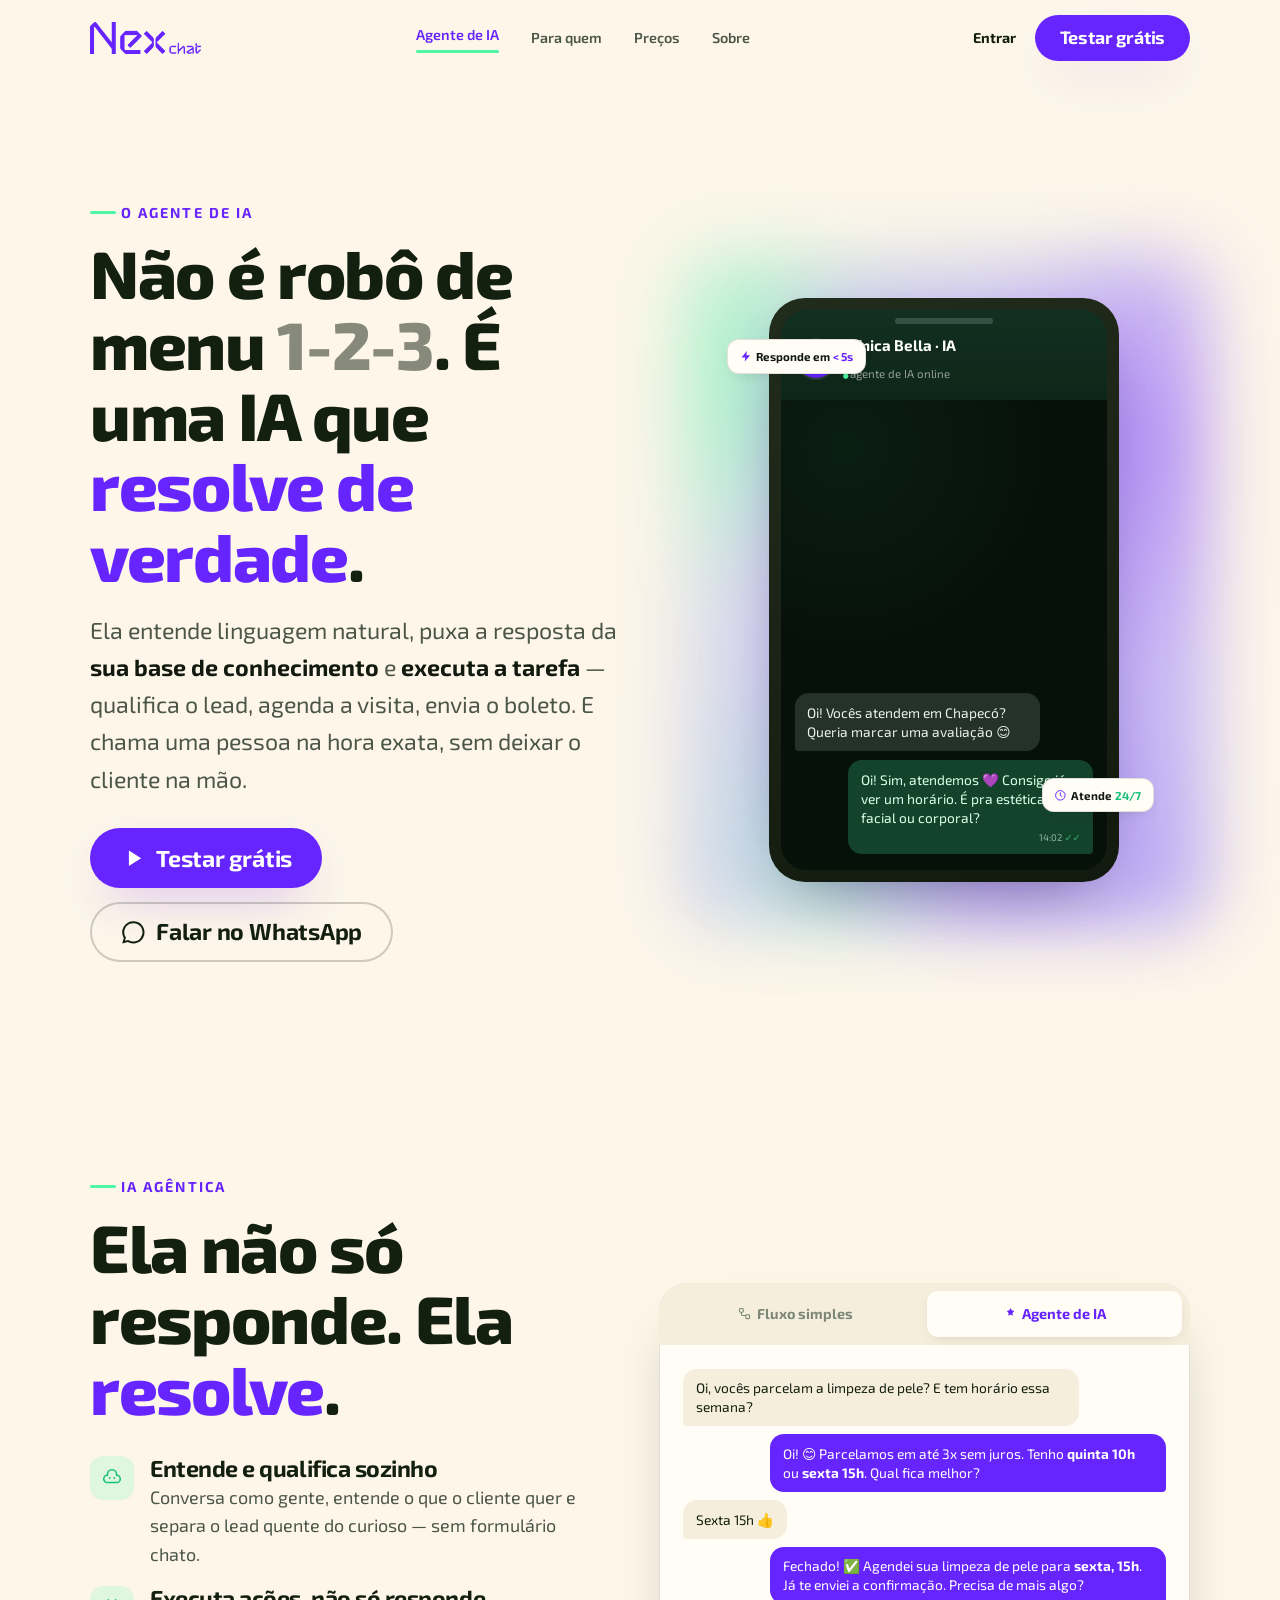
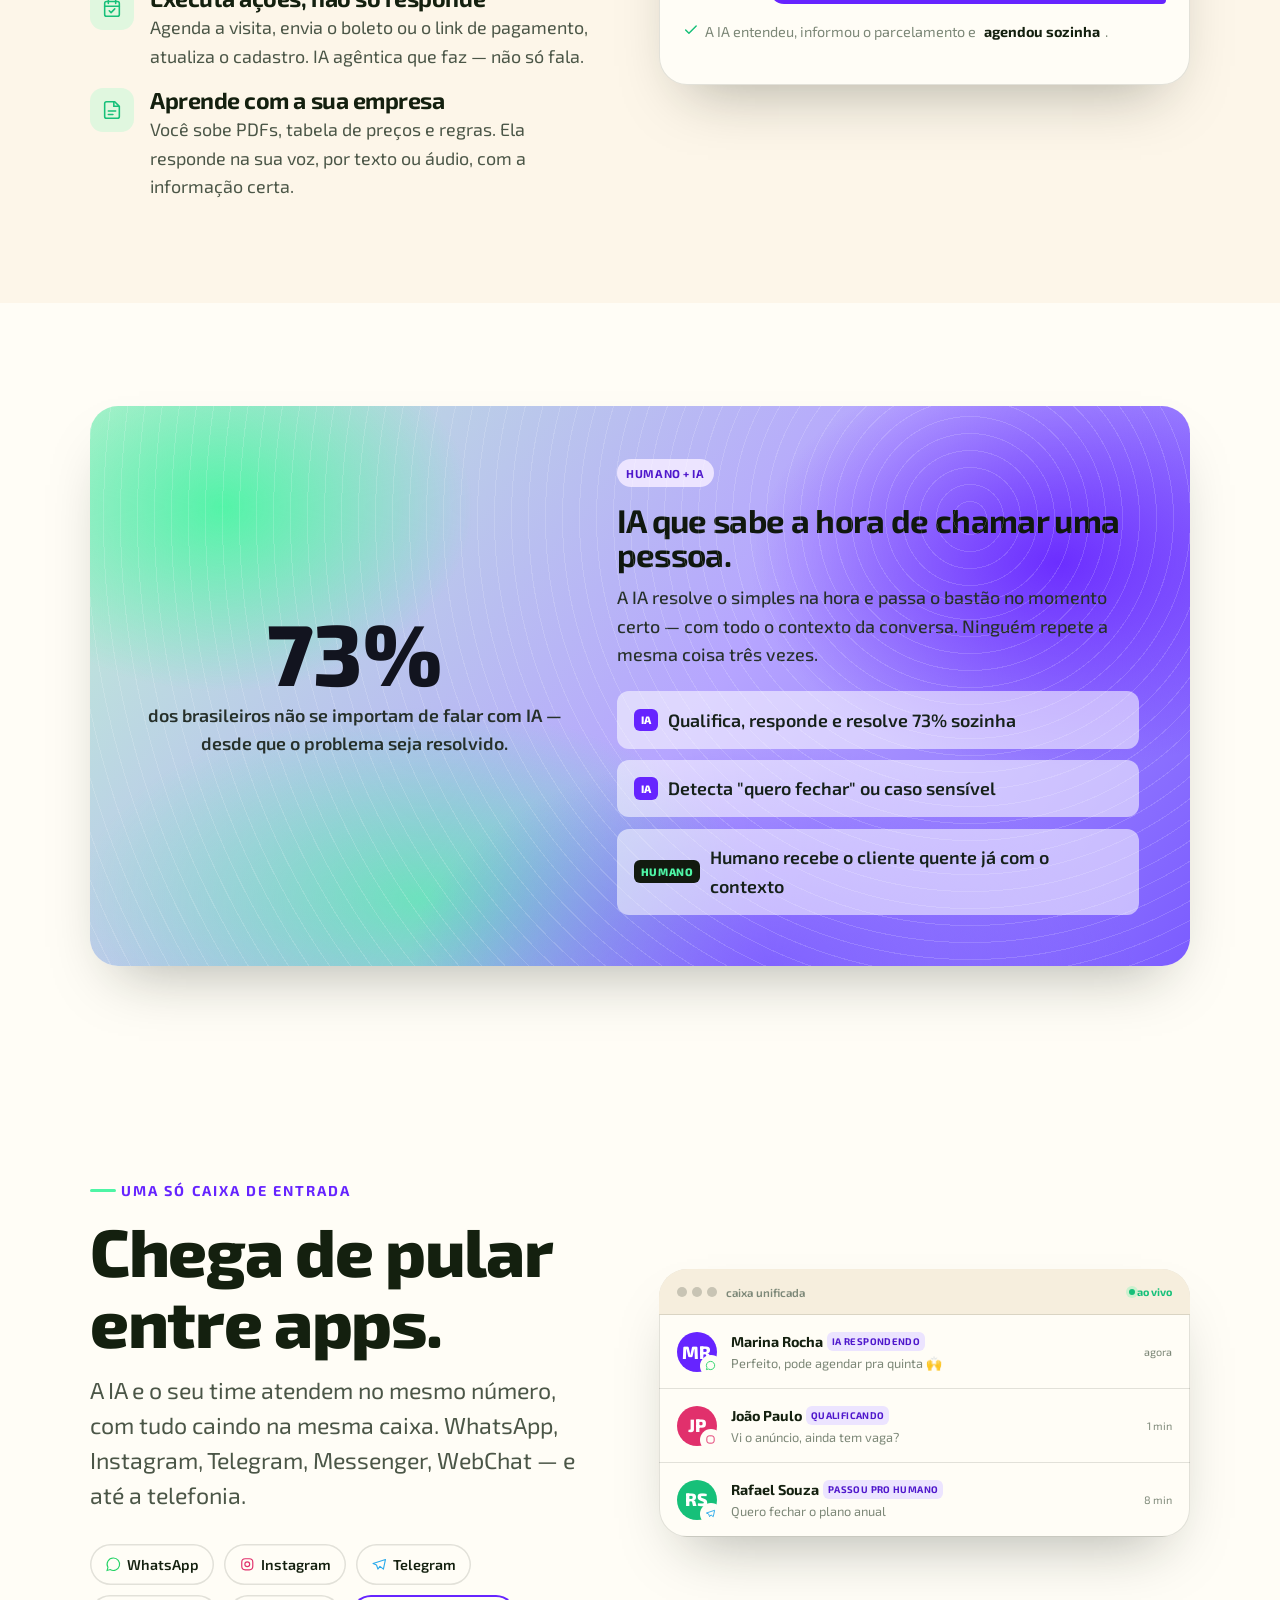
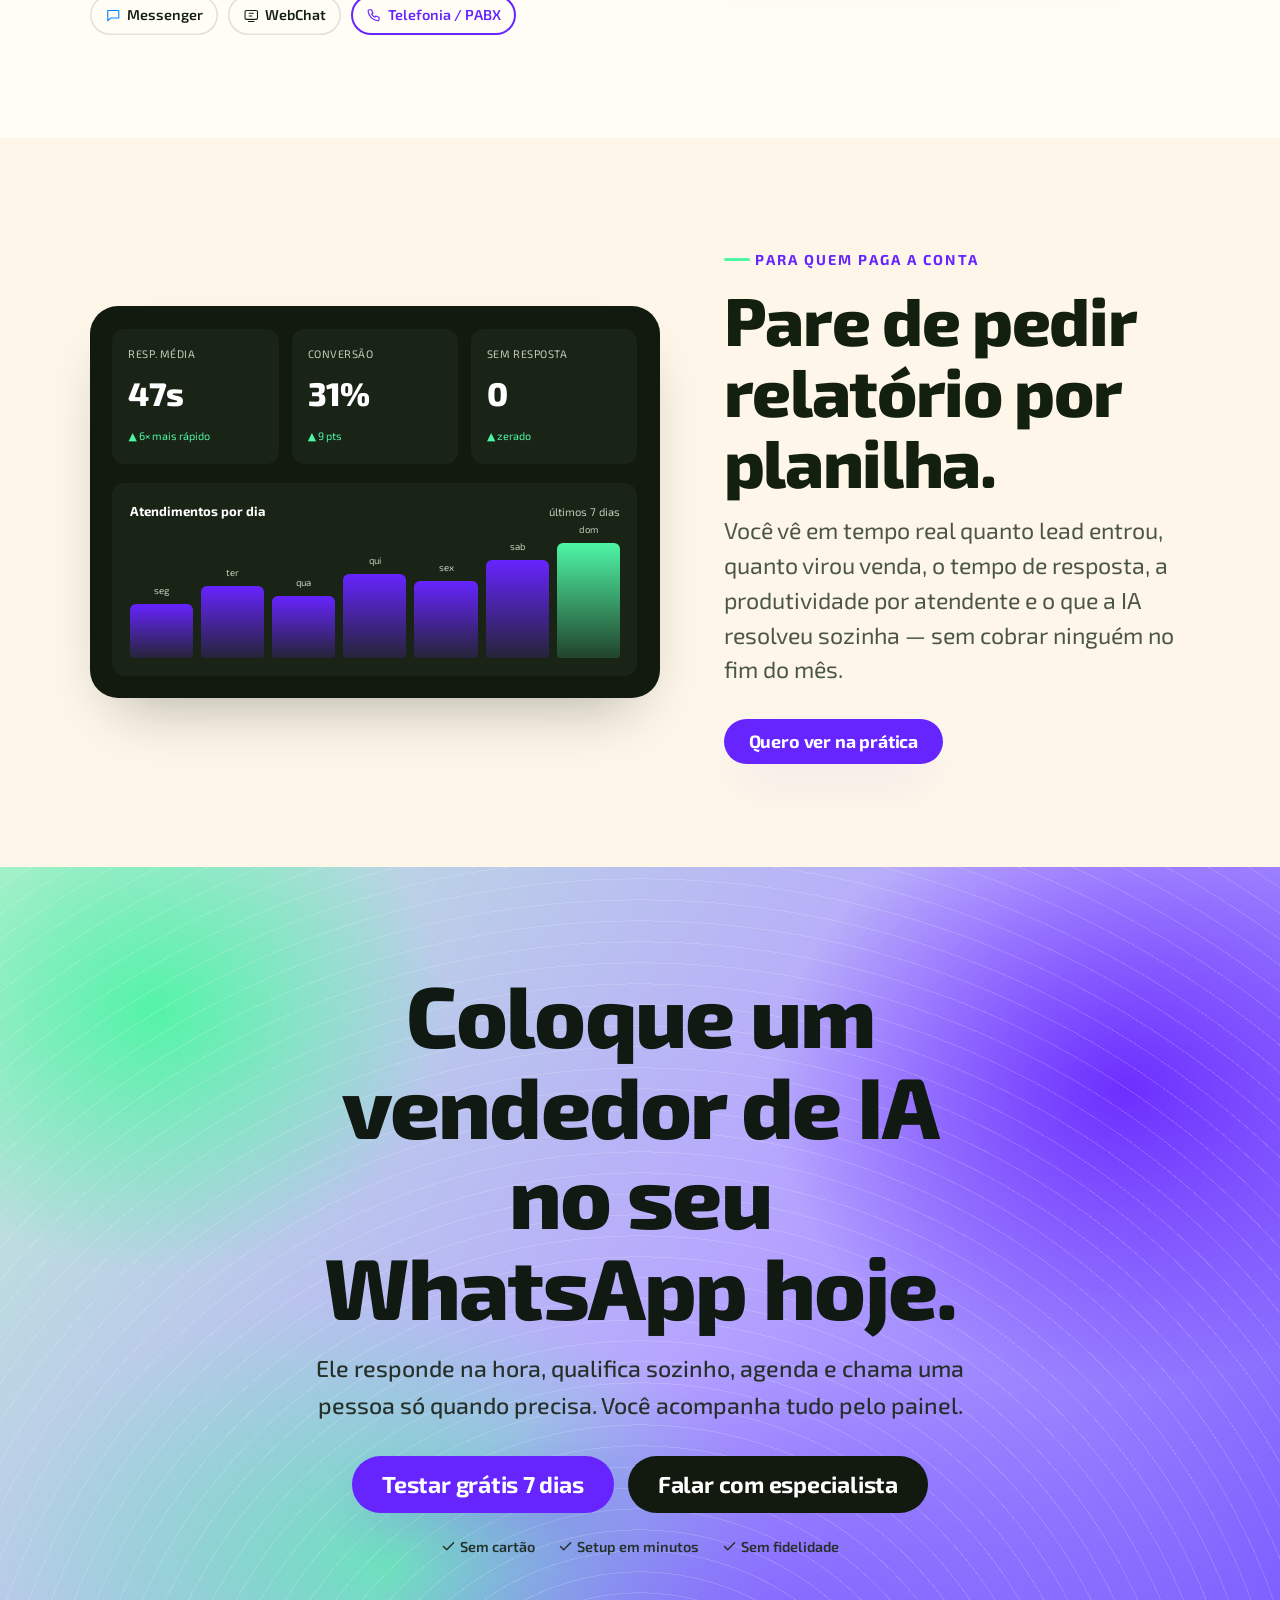
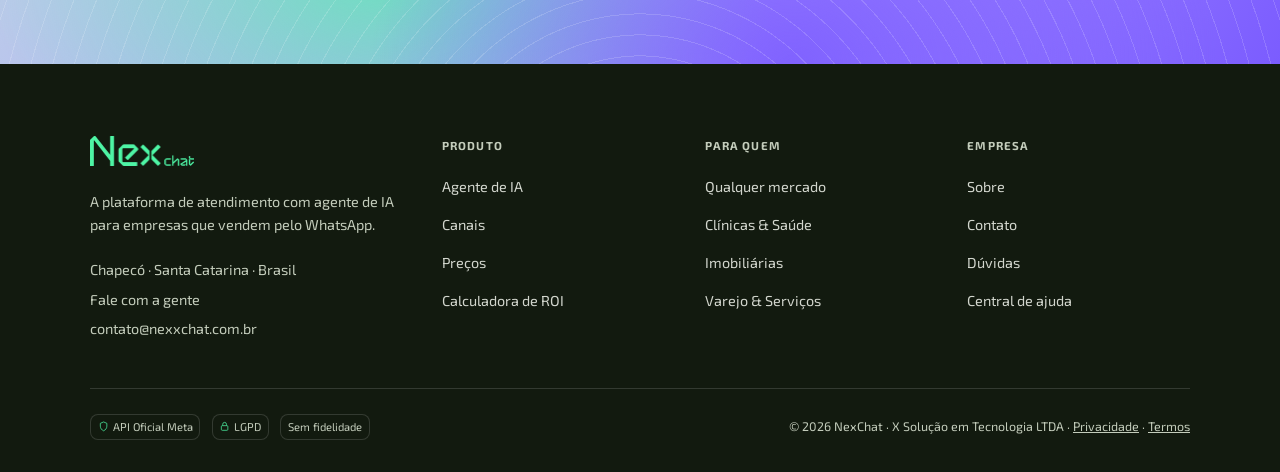
==== agente-ia.html @ 5fb6ac00 "Redesign na identidade oficial da marca + site multipágina - Novo design system (roxo/menta/amarelo/" ====
<!DOCTYPE html>
<html lang="pt-BR">
<head>
<meta charset="UTF-8">
<meta name="viewport" content="width=device-width, initial-scale=1.0">
<title>Agente de IA da NexChat — atende, qualifica e vende no WhatsApp</title>
<meta name="description" content="Não é robô de menu 1-2-3. O agente de IA da NexChat entende linguagem natural, puxa da sua base, executa ações (qualifica, agenda, envia boleto) e chama o humano na hora certa.">
<meta name="theme-color" content="#fdf6e9">
<link rel="preconnect" href="https://fonts.googleapis.com">
<link rel="preconnect" href="https://fonts.gstatic.com" crossorigin>
<link href="https://fonts.googleapis.com/css2?family=Exo+2:ital,wght@0,300;0,400;0,500;0,600;0,700;0,800;1,400;1,600&display=swap" rel="stylesheet">
<link rel="stylesheet" href="styles.css">
<link rel="icon" href="data:image/svg+xml,%3Csvg xmlns='http://www.w3.org/2000/svg' viewBox='0 0 32 32'%3E%3Crect width='32' height='32' rx='8' fill='%23fdf6e9'/%3E%3Cpath d='M7 7l6 9-6 9M25 7l-6 9 6 9' stroke='%236624ff' stroke-width='3.2' stroke-linecap='round' stroke-linejoin='round' fill='none'/%3E%3C/svg%3E">
</head>
<body data-page="ia">
<div id="nav-root"></div>
<main class="page-pad">

<!-- ===================== HERO ===================== -->
<section class="hero">
  <div class="container hero__inner">
    <div class="hero__copy">
      <span class="eyebrow" data-reveal>O agente de IA</span>
      <h2 class="h2" data-reveal data-reveal-delay="1" style="margin:0.9rem 0 1.3rem">Não é robô de menu <span style="opacity:.5">1-2-3</span>. É uma IA que <span class="mark">resolve de verdade</span>.</h2>
      <p class="hero__sub" data-reveal data-reveal-delay="2">Ela entende linguagem natural, puxa a resposta da <b>sua base de conhecimento</b> e <b>executa a tarefa</b> — qualifica o lead, agenda a visita, envia o boleto. E chama uma pessoa na hora exata, sem deixar o cliente na mão.</p>
      <div class="btn-row" data-reveal data-reveal-delay="3">
        <a href="precos.html" class="btn btn--primary btn--lg"><svg viewBox="0 0 24 24" fill="none"><path d="M8 5v14l11-7z" fill="currentColor"/></svg> Testar grátis</a>
        <a href="#" class="btn btn--ghost btn--lg"><svg viewBox="0 0 24 24" fill="currentColor"><path d="M12 2a10 10 0 00-8.6 15.06L2 22l5.06-1.33A10 10 0 1012 2zm0 18.2a8.2 8.2 0 01-4.18-1.15l-.3-.18-3 .79.8-2.92-.2-.31A8.2 8.2 0 1112 20.2z"/></svg> Falar no WhatsApp</a>
      </div>
    </div>

    <div class="hero__demo" data-reveal style="position:relative">
      <div aria-hidden="true" style="position:absolute;inset:-8% -4%;background:var(--mesh);filter:blur(34px);opacity:.5;border-radius:44px;z-index:-1"></div>
      <div class="phone">
        <span class="phone__notch" aria-hidden="true"></span>
        <div class="phone__tag phone__tag--tl" aria-hidden="true"><svg viewBox="0 0 24 24" fill="none"><path d="M13 2L3 14h7l-1 8 10-12h-7l1-8z" fill="currentColor"/></svg> Responde em <span class="n">&lt; 5s</span></div>
        <div class="phone__tag phone__tag--br" aria-hidden="true"><svg viewBox="0 0 24 24" fill="none"><circle cx="12" cy="12" r="9" stroke="currentColor" stroke-width="1.8"/><path d="M12 7v5l3 2" stroke="currentColor" stroke-width="1.8" stroke-linecap="round"/></svg> Atende <span class="g">24/7</span></div>
        <div class="phone__screen">
          <div class="chat__top">
            <span class="chat__avatar" aria-hidden="true"><svg viewBox="0 0 32 24" fill="none"><path d="M6 4l6 8-6 8M26 4l-6 8 6 8" stroke="currentColor" stroke-width="3" stroke-linecap="round" stroke-linejoin="round"/></svg></span>
            <span class="chat__peer"><strong>Clínica Bella · IA</strong><span>agente de IA online</span></span>
          </div>
          <div class="chat__body" id="chatBody" aria-label="Demonstração do agente de IA conversando"></div>
          <div class="chat__result" id="chatResult" hidden><svg viewBox="0 0 24 24" fill="none"><path d="M20 6L9 17l-5-5" stroke="currentColor" stroke-width="2.4" stroke-linecap="round" stroke-linejoin="round"/></svg> Lead qualificado e agendado — sem humano <span class="t">38s</span></div>
        </div>
      </div>
    </div>
  </div>
</section>

<!-- ===================== O QUE A IA FAZ ===================== -->
<section class="section">
  <div class="container ai__inner">
    <div>
      <span class="eyebrow" data-reveal>IA agêntica</span>
      <h2 class="h2" data-reveal data-reveal-delay="1" style="margin:0.9rem 0 0.5rem">Ela não só responde. Ela <span class="mark">resolve</span>.</h2>
      <div class="ai-points">
        <div class="ai-point" data-reveal><span class="ai-point__ico"><svg viewBox="0 0 24 24" fill="none"><path d="M12 3a5 5 0 015 5v1a4 4 0 010 8H7a4 4 0 010-8V8a5 5 0 015-5z" stroke="currentColor" stroke-width="1.7"/><circle cx="9.5" cy="12" r="1" fill="currentColor"/><circle cx="14.5" cy="12" r="1" fill="currentColor"/></svg></span><div><h4>Entende e qualifica sozinho</h4><p>Conversa como gente, entende o que o cliente quer e separa o lead quente do curioso — sem formulário chato.</p></div></div>
        <div class="ai-point" data-reveal data-reveal-delay="1"><span class="ai-point__ico"><svg viewBox="0 0 24 24" fill="none"><rect x="4" y="5" width="16" height="16" rx="2" stroke="currentColor" stroke-width="1.7"/><path d="M8 3v4M16 3v4M4 10h16" stroke="currentColor" stroke-width="1.7" stroke-linecap="round"/><path d="M9 15l2 2 4-4" stroke="currentColor" stroke-width="1.7" stroke-linecap="round" stroke-linejoin="round"/></svg></span><div><h4>Executa ações, não só responde</h4><p>Agenda a visita, envia o boleto ou o link de pagamento, atualiza o cadastro. IA agêntica que faz — não só fala.</p></div></div>
        <div class="ai-point" data-reveal data-reveal-delay="2"><span class="ai-point__ico"><svg viewBox="0 0 24 24" fill="none"><path d="M4 5a2 2 0 012-2h9l5 5v11a2 2 0 01-2 2H6a2 2 0 01-2-2V5z" stroke="currentColor" stroke-width="1.7" stroke-linejoin="round"/><path d="M14 3v5h5M8 13h8M8 17h5" stroke="currentColor" stroke-width="1.7" stroke-linecap="round"/></svg></span><div><h4>Aprende com a sua empresa</h4><p>Você sobe PDFs, tabela de preços e regras. Ela responde na sua voz, por texto ou áudio, com a informação certa.</p></div></div>
      </div>
    </div>

    <div class="ai-demo" data-reveal>
      <div class="ai-demo__tabs" role="tablist" aria-label="Modo de atendimento">
        <button class="ai-tab" role="tab" aria-selected="false" data-panel="flow"><svg viewBox="0 0 24 24" fill="none"><rect x="4" y="4" width="6" height="6" rx="1.5" stroke="currentColor" stroke-width="1.7"/><rect x="14" y="14" width="6" height="6" rx="1.5" stroke="currentColor" stroke-width="1.7"/><path d="M7 10v3a2 2 0 002 2h5" stroke="currentColor" stroke-width="1.7"/></svg> Fluxo simples</button>
        <button class="ai-tab" role="tab" aria-selected="true" data-panel="ai"><svg viewBox="0 0 24 24" fill="none"><path d="M12 3l1.8 3.9L18 8l-3 3 .7 4.4L12 13.6 8.3 15.4 9 11 6 8l4.2-1.1L12 3z" fill="currentColor"/></svg> Agente de IA</button>
      </div>
      <div class="ai-demo__body">
        <div class="ai-panel" data-panel="flow" role="tabpanel">
          <div class="flow-step"><span class="flow-step__n">1</span> Cliente escolhe: <b>&nbsp;1) Vendas · 2) Suporte</b></div>
          <div class="flow-step"><span class="flow-step__n">2</span> Bot pergunta e distribui para a fila certa</div>
          <div class="flow-step"><span class="flow-step__n">3</span> Encaminha para um atendente disponível</div>
          <p class="flow-note"><svg viewBox="0 0 24 24" fill="none"><path d="M12 8v5M12 16h.01" stroke="currentColor" stroke-width="2" stroke-linecap="round"/><circle cx="12" cy="12" r="9" stroke="currentColor" stroke-width="1.8"/></svg> Ótimo para triagem. <b style="color:var(--text)">&nbsp;Comece pelo fluxo e ative a IA quando quiser</b> — mesmo painel, sem migração.</p>
        </div>
        <div class="ai-panel is-active" data-panel="ai" role="tabpanel">
          <div class="mini-chat">
            <div class="bubble bubble--in">Oi, vocês parcelam a limpeza de pele? E tem horário essa semana?</div>
            <div class="bubble bubble--out">Oi! 😊 Parcelamos em até 3x sem juros. Tenho <b>quinta 10h</b> ou <b>sexta 15h</b>. Qual fica melhor?</div>
            <div class="bubble bubble--in">Sexta 15h 👍</div>
            <div class="bubble bubble--out">Fechado! ✅ Agendei sua limpeza de pele para <b>sexta, 15h</b>. Já te enviei a confirmação. Precisa de mais algo?</div>
          </div>
          <p class="flow-note"><svg viewBox="0 0 24 24" fill="none"><path d="M20 6L9 17l-5-5" stroke="currentColor" stroke-width="2.2" stroke-linecap="round" stroke-linejoin="round"/></svg> A IA entendeu, informou o parcelamento e <b style="color:var(--text)">&nbsp;agendou sozinha</b>.</p>
        </div>
      </div>
    </div>
  </div>
</section>

<!-- ===================== HUMANO + IA ===================== -->
<section class="section section--cream2">
  <div class="container">
    <div class="human__card" data-reveal>
      <span class="waves" aria-hidden="true"></span>
      <div class="human__stat">
        <div class="big">73%</div>
        <p>dos brasileiros não se importam de falar com IA — desde que o problema seja resolvido.</p>
      </div>
      <div>
        <span class="pill">Humano + IA</span>
        <h3 class="h3" style="margin:1rem 0 0.7rem">IA que sabe a hora de chamar uma pessoa.</h3>
        <p style="color:#26302a;font-weight:500;margin-bottom:1.4rem">A IA resolve o simples na hora e passa o bastão no momento certo — com todo o contexto da conversa. Ninguém repete a mesma coisa três vezes.</p>
        <div class="handoff">
          <div class="handoff__row"><span class="who who--ai">IA</span> Qualifica, responde e resolve 73% sozinha</div>
          <div class="handoff__row"><span class="who who--ai">IA</span> Detecta "quero fechar" ou caso sensível</div>
          <div class="handoff__row"><span class="who who--human">Humano</span> Humano recebe o cliente quente já com o contexto</div>
        </div>
      </div>
    </div>
  </div>
</section>

<!-- ===================== CANAIS ===================== -->
<section class="section section--cream2" id="canais">
  <div class="container ai__inner">
    <div>
      <span class="eyebrow" data-reveal>Uma só caixa de entrada</span>
      <h2 class="h2" data-reveal data-reveal-delay="1" style="margin:0.9rem 0 1rem">Chega de pular entre apps.</h2>
      <p class="lead" data-reveal data-reveal-delay="2">A IA e o seu time atendem no mesmo número, com tudo caindo na mesma caixa. WhatsApp, Instagram, Telegram, Messenger, WebChat — e até a telefonia.</p>
      <div class="chan-list mt-2" data-reveal data-reveal-delay="2">
        <span class="chan-chip"><svg viewBox="0 0 24 24" fill="none"><path d="M12 3a9 9 0 00-7.7 13.6L3 21l4.5-1.3A9 9 0 1012 3z" stroke="var(--wa)" stroke-width="1.6"/></svg> WhatsApp</span>
        <span class="chan-chip"><svg viewBox="0 0 24 24" fill="none"><rect x="4" y="4" width="16" height="16" rx="5" stroke="#e1306c" stroke-width="1.7"/><circle cx="12" cy="12" r="3.5" stroke="#e1306c" stroke-width="1.7"/></svg> Instagram</span>
        <span class="chan-chip"><svg viewBox="0 0 24 24" fill="none"><path d="M21 5L3 11l5 2 2 6 3-4 5 4 3-14z" stroke="#29a9eb" stroke-width="1.6" stroke-linejoin="round"/></svg> Telegram</span>
        <span class="chan-chip"><svg viewBox="0 0 24 24" fill="none"><path d="M4 5h16v11H8l-4 4V5z" stroke="#0088ff" stroke-width="1.6" stroke-linejoin="round"/></svg> Messenger</span>
        <span class="chan-chip"><svg viewBox="0 0 24 24" fill="none"><rect x="3" y="5" width="18" height="13" rx="2" stroke="currentColor" stroke-width="1.6"/><path d="M8 21h8M9 9h6M9 13h4" stroke="currentColor" stroke-width="1.6" stroke-linecap="round"/></svg> WebChat</span>
        <span class="chan-chip is-star"><svg viewBox="0 0 24 24" fill="none"><path d="M5 4h3l2 5-2 1a11 11 0 005 5l1-2 5 2v3a2 2 0 01-2 2A16 16 0 013 6a2 2 0 012-2z" stroke="currentColor" stroke-width="1.6" stroke-linejoin="round"/></svg> Telefonia / PABX</span>
      </div>
    </div>
    <div class="inbox" data-reveal data-reveal-delay="1">
      <div class="inbox__bar"><span class="dots" aria-hidden="true"><i></i><i></i><i></i></span><span class="title">caixa unificada</span><span class="live">ao vivo</span></div>
      <div class="conv"><span class="conv__chan"><span class="conv__ava" style="background:#6624ff">MR</span><span class="badge"><svg viewBox="0 0 24 24" fill="none"><path d="M12 3a9 9 0 00-7.7 13.6L3 21l4.5-1.3A9 9 0 1012 3z" stroke="var(--wa)" stroke-width="2"/></svg></span></span><div class="conv__main"><div class="n">Marina Rocha <span class="tag-ai">IA respondendo</span></div><div class="p">Perfeito, pode agendar pra quinta 🙌</div></div><div class="conv__meta"><div class="time">agora</div></div></div>
      <div class="conv"><span class="conv__chan"><span class="conv__ava" style="background:#e1306c">JP</span><span class="badge"><svg viewBox="0 0 24 24" fill="none"><rect x="4" y="4" width="16" height="16" rx="5" stroke="#e1306c" stroke-width="2"/></svg></span></span><div class="conv__main"><div class="n">João Paulo <span class="tag-ai">qualificando</span></div><div class="p">Vi o anúncio, ainda tem vaga?</div></div><div class="conv__meta"><div class="time">1 min</div></div></div>
      <div class="conv"><span class="conv__chan"><span class="conv__ava" style="background:#16c079">RS</span><span class="badge"><svg viewBox="0 0 24 24" fill="none"><path d="M21 5L3 11l5 2 2 6 3-4 5 4 3-14z" stroke="#29a9eb" stroke-width="2" stroke-linejoin="round"/></svg></span></span><div class="conv__main"><div class="n">Rafael Souza <span class="tag-ai">passou pro humano</span></div><div class="p">Quero fechar o plano anual</div></div><div class="conv__meta"><div class="time">8 min</div></div></div>
    </div>
  </div>
</section>

<!-- ===================== PAINEL DO GESTOR ===================== -->
<section class="section">
  <div class="container manager__inner">
    <div class="dash" data-reveal>
      <div class="dash__kpis">
        <div class="kpi"><div class="l">Resp. média</div><div class="v">47s</div><div class="d up">▲ 6× mais rápido</div></div>
        <div class="kpi"><div class="l">Conversão</div><div class="v">31%</div><div class="d up">▲ 9 pts</div></div>
        <div class="kpi"><div class="l">Sem resposta</div><div class="v">0</div><div class="d up">▲ zerado</div></div>
      </div>
      <div class="chart">
        <div class="chart__head"><span class="t">Atendimentos por dia</span><span class="s">últimos 7 dias</span></div>
        <div class="bars" id="bars">
          <div class="bar" style="--h:45%"><span>seg</span></div><div class="bar" style="--h:60%"><span>ter</span></div><div class="bar" style="--h:52%"><span>qua</span></div><div class="bar" style="--h:70%"><span>qui</span></div><div class="bar" style="--h:64%"><span>sex</span></div><div class="bar" style="--h:82%"><span>sab</span></div><div class="bar" style="--h:96%"><span>dom</span></div>
        </div>
      </div>
    </div>
    <div>
      <span class="eyebrow" data-reveal>Para quem paga a conta</span>
      <h2 class="h2" data-reveal data-reveal-delay="1" style="margin:0.9rem 0 1rem">Pare de pedir relatório por planilha.</h2>
      <p class="lead" data-reveal data-reveal-delay="2">Você vê em tempo real quanto lead entrou, quanto virou venda, o tempo de resposta, a produtividade por atendente e o que a IA resolveu sozinha — sem cobrar ninguém no fim do mês.</p>
      <div class="btn-row mt-2" data-reveal data-reveal-delay="2"><a href="precos.html" class="btn btn--primary">Quero ver na prática</a></div>
    </div>
  </div>
</section>

<!-- ===================== CTA FINAL ===================== -->
<section class="section cta-final">
  <span class="waves" aria-hidden="true"></span>
  <div class="container cta-final__inner" data-reveal>
    <h2>Coloque um vendedor de IA no seu WhatsApp hoje.</h2>
    <p>Ele responde na hora, qualifica sozinho, agenda e chama uma pessoa só quando precisa. Você acompanha tudo pelo painel.</p>
    <div class="btn-row"><a href="precos.html" class="btn btn--primary btn--lg">Testar grátis 7 dias</a><a href="contato.html" class="btn btn--dark btn--lg">Falar com especialista</a></div>
    <div class="reassure"><span><svg viewBox="0 0 24 24" fill="none"><path d="M20 6L9 17l-5-5" stroke="currentColor" stroke-width="2.4" stroke-linecap="round" stroke-linejoin="round"/></svg> Sem cartão</span><span><svg viewBox="0 0 24 24" fill="none"><path d="M20 6L9 17l-5-5" stroke="currentColor" stroke-width="2.4" stroke-linecap="round" stroke-linejoin="round"/></svg> Setup em minutos</span><span><svg viewBox="0 0 24 24" fill="none"><path d="M20 6L9 17l-5-5" stroke="currentColor" stroke-width="2.4" stroke-linecap="round" stroke-linejoin="round"/></svg> Sem fidelidade</span></div>
  </div>
</section>

</main>
<div id="footer-root"></div>
<div class="sticky-cta" id="stickyCta"><a href="#" class="btn btn--wa">Falar no WhatsApp</a><a href="precos.html" class="btn btn--primary">Testar grátis</a></div>
<script src="script.js"></script>
</body>
</html>
---- styles.css ----
/* =====================================================================
   NexChat — Site (identidade oficial do Manual de Marca)
   Cores: roxo #6624FF · menta #4EF5A5 · amarelo #FCD24D · creme #FDF6E9 · ink #121A0F
   Tipografia: Exo 2
   Estética: creme + gradiente mesh (menta→roxo) + motivos geométricos (X-seta, ondas, asterisco)
   ===================================================================== */

/* ------------------------------ TOKENS ------------------------------ */
:root {
  /* Marca */
  --violet: #6624ff;
  --violet-700: #4f18cc;
  --violet-300: #a78bff;
  --violet-100: #ece4ff;
  --violet-glow: rgba(102, 36, 255, 0.45);
  --mint: #4ef5a5;
  --mint-700: #16c079;
  --mint-100: #d6fbe8;
  --yellow: #fcd24d;
  --yellow-700: #e0ad14;

  /* Superfícies claras (creme) */
  --cream: #fdf6e9;   /* fundo padrão */
  --cream-2: #fffdf6; /* cards / superfície elevada */
  --cream-3: #f6eedd; /* faixa sutil */

  /* Escuro (ink verde-quase-preto) */
  --ink: #121a0f;
  --ink-800: #1a2416;
  --ink-700: #24301e;

  /* Texto sobre creme */
  --text: #14200f;
  --text-soft: #4b5647;
  --text-dim: #7d8878;

  /* Texto sobre escuro/violeta */
  --on-dark: #f4f7ef;
  --on-dark-soft: #c3ccbb;

  /* Linhas */
  --line: rgba(18, 26, 15, 0.12);
  --line-2: rgba(18, 26, 15, 0.2);
  --line-dark: rgba(255, 255, 255, 0.14);

  /* WhatsApp (mockups) */
  --wa: #25d366;

  /* Tipografia */
  --font: "Exo 2", system-ui, -apple-system, sans-serif;

  /* Escala */
  --step--1: clamp(0.82rem, 0.79rem + 0.15vw, 0.9rem);
  --step-0: clamp(1rem, 0.95rem + 0.22vw, 1.12rem);
  --step-1: clamp(1.2rem, 1.1rem + 0.5vw, 1.45rem);
  --step-2: clamp(1.5rem, 1.3rem + 1vw, 2.05rem);
  --step-3: clamp(2rem, 1.6rem + 2vw, 3rem);
  --step-4: clamp(2.5rem, 1.9rem + 3vw, 4.2rem);
  --step-5: clamp(3rem, 2.1rem + 4.4vw, 5.4rem);

  --container: 1180px;
  --gutter: clamp(1.15rem, 4vw, 2.5rem);
  --radius: 18px;
  --radius-lg: 28px;
  --radius-sm: 12px;
  --shadow-1: 0 4px 14px -6px rgba(18, 26, 15, 0.18);
  --shadow-2: 0 30px 60px -28px rgba(18, 26, 15, 0.35);
  --shadow-violet: 0 20px 50px -20px var(--violet-glow);
  --ease: cubic-bezier(0.22, 1, 0.36, 1);

  /* Gradiente mesh assinatura (menta → azul → roxo) */
  --mesh:
    radial-gradient(38% 55% at 12% 18%, rgba(78, 245, 165, 0.95) 0%, rgba(78, 245, 165, 0) 60%),
    radial-gradient(45% 60% at 88% 28%, rgba(102, 36, 255, 0.9) 0%, rgba(102, 36, 255, 0) 62%),
    radial-gradient(55% 65% at 62% 100%, rgba(123, 92, 255, 0.85) 0%, rgba(123, 92, 255, 0) 60%),
    radial-gradient(50% 55% at 30% 88%, rgba(78, 245, 165, 0.7) 0%, rgba(78, 245, 165, 0) 62%),
    linear-gradient(125deg, #bff0d4 0%, #b6a5ff 55%, #7b5cff 100%);
}

/* ------------------------------ RESET ------------------------------ */
*, *::before, *::after { box-sizing: border-box; }
* { margin: 0; }
html { -webkit-text-size-adjust: 100%; scroll-behavior: smooth; }
@media (prefers-reduced-motion: reduce) {
  html { scroll-behavior: auto; }
  *, *::before, *::after { animation-duration: 0.001ms !important; animation-iteration-count: 1 !important; transition-duration: 0.001ms !important; }
}
body {
  font-family: var(--font);
  font-size: var(--step-0);
  line-height: 1.6;
  color: var(--text);
  background: var(--cream);
  -webkit-font-smoothing: antialiased;
  text-rendering: optimizeLegibility;
  overflow-x: hidden;
}
img, svg, video { display: block; max-width: 100%; }
a { color: inherit; text-decoration: none; }
button { font: inherit; color: inherit; cursor: pointer; border: 0; background: none; }
input, select, textarea { font: inherit; color: inherit; }
ul { list-style: none; padding: 0; }
:focus-visible { outline: 2.5px solid var(--violet); outline-offset: 3px; border-radius: 4px; }
::selection { background: var(--violet); color: #fff; }

/* ------------------------------ LAYOUT ------------------------------ */
.container { width: 100%; max-width: var(--container); margin-inline: auto; padding-inline: var(--gutter); }
.section { position: relative; padding-block: clamp(3.5rem, 8vw, 7rem); }
.section--tight { padding-block: clamp(2.2rem, 5vw, 3.5rem); }
.section--dark { background: var(--ink); color: var(--on-dark); }
.section--violet { background: var(--violet); color: #fff; }
.section--cream2 { background: var(--cream-2); }
.stack > * + * { margin-top: 1rem; }

/* ------------------------------ TIPOGRAFIA ------------------------------ */
h1, h2, h3, h4 { font-family: var(--font); font-weight: 700; line-height: 1.05; letter-spacing: -0.02em; }
.h1 { font-size: var(--step-5); font-weight: 800; }
.h2 { font-size: var(--step-4); font-weight: 800; }
.h3 { font-size: var(--step-2); }
.lead { font-size: var(--step-1); color: var(--text-soft); line-height: 1.5; }
.section--dark .lead, .section--violet .lead { color: var(--on-dark-soft); }
.muted { color: var(--text-dim); }
.mark { color: var(--violet); }
.section--dark .mark, .section--violet .mark { color: var(--mint); }
.underline-mint {
  background-image: linear-gradient(var(--mint), var(--mint));
  background-repeat: no-repeat; background-position: 0 92%; background-size: 100% 0.28em;
  padding: 0 0.03em;
}
.eyebrow {
  display: inline-flex; align-items: center; gap: 0.6ch;
  font-weight: 700; font-size: var(--step--1); letter-spacing: 0.14em; text-transform: uppercase;
  color: var(--violet);
}
.eyebrow::before { content: ""; width: 26px; height: 3px; border-radius: 3px; background: var(--mint); }
.section--dark .eyebrow, .section--violet .eyebrow { color: var(--mint); }
.section--dark .eyebrow::before, .section--violet .eyebrow::before { background: var(--yellow); }
.section-head { max-width: 64ch; margin-bottom: clamp(2rem, 4vw, 3.2rem); }
.section-head .h2 { margin-top: 0.9rem; }
.section-head .lead { margin-top: 1.1rem; }
.text-center { text-align: center; }
.center-head { margin-inline: auto; }

/* ------------------------------ BOTÕES ------------------------------ */
.btn {
  --pad-y: 0.85rem; --pad-x: 1.55rem;
  display: inline-flex; align-items: center; justify-content: center; gap: 0.6ch;
  padding: var(--pad-y) var(--pad-x);
  border-radius: 999px; font-weight: 700; font-size: var(--step-0); line-height: 1; letter-spacing: -0.01em;
  transition: transform 0.25s var(--ease), box-shadow 0.25s var(--ease), background 0.2s, color 0.2s;
  white-space: nowrap;
}
.btn:active { transform: translateY(1px) scale(0.99); }
.btn svg { width: 1.15em; height: 1.15em; }
.btn--primary { background: var(--violet); color: #fff; box-shadow: var(--shadow-violet); }
.btn--primary:hover { background: var(--violet-700); transform: translateY(-2px); }
.btn--mint { background: var(--mint); color: #06301c; box-shadow: 0 14px 30px -14px rgba(78, 245, 165, 0.7); }
.btn--mint:hover { transform: translateY(-2px); filter: brightness(1.03); }
.btn--ghost { background: transparent; color: var(--text); box-shadow: inset 0 0 0 2px var(--line-2); }
.btn--ghost:hover { box-shadow: inset 0 0 0 2px var(--violet); color: var(--violet); transform: translateY(-2px); }
.section--dark .btn--ghost, .section--violet .btn--ghost { color: #fff; box-shadow: inset 0 0 0 2px var(--line-dark); }
.section--dark .btn--ghost:hover, .section--violet .btn--ghost:hover { box-shadow: inset 0 0 0 2px var(--mint); color: var(--mint); }
.btn--dark { background: var(--ink); color: #fff; }
.btn--dark:hover { background: var(--ink-700); transform: translateY(-2px); }
.btn--wa { background: var(--wa); color: #04220f; }
.btn--wa:hover { transform: translateY(-2px); filter: brightness(1.04); }
.btn--lg { --pad-y: 1.05rem; --pad-x: 1.9rem; font-size: var(--step-1); }
.btn--block { width: 100%; }
.btn-row { display: flex; flex-wrap: wrap; gap: 0.85rem; align-items: center; }

/* Pills / selos */
.pill {
  display: inline-flex; align-items: center; gap: 0.5ch;
  padding: 0.4em 0.85em; border-radius: 999px; font-weight: 700;
  font-size: 0.72rem; letter-spacing: 0.05em; text-transform: uppercase;
  background: var(--violet-100); color: var(--violet-700);
}
.section--dark .pill { background: rgba(78, 245, 165, 0.14); color: var(--mint); }
.trust-row { display: flex; flex-wrap: wrap; gap: 0.6rem 1.4rem; align-items: center; }
.trust-pill { display: inline-flex; align-items: center; gap: 0.55ch; font-size: var(--step--1); font-weight: 600; color: var(--text-soft); }
.trust-pill svg { width: 1.1em; height: 1.1em; color: var(--violet); flex: none; }
.section--dark .trust-pill { color: var(--on-dark-soft); } .section--dark .trust-pill svg { color: var(--mint); }

/* Motivo: X-seta da marca */
.xmark { display: inline-grid; place-items: center; }
.xmark svg { width: 100%; height: 100%; }

/* =====================================================================
   HEADER (injetado por JS)
   ===================================================================== */
.site-header { position: fixed; inset: 0 0 auto 0; z-index: 100; transition: background 0.3s, box-shadow 0.3s, backdrop-filter 0.3s; }
.site-header.is-scrolled { background: rgba(253, 246, 233, 0.82); backdrop-filter: blur(14px) saturate(1.3); box-shadow: 0 1px 0 var(--line), 0 14px 30px -24px rgba(18,26,15,0.5); }
.nav { display: flex; align-items: center; justify-content: space-between; gap: 1rem; height: 76px; }
.brand { display: inline-flex; align-items: center; gap: 0.55ch; font-weight: 800; font-size: 1.5rem; letter-spacing: -0.03em; color: var(--ink); }
.brand__logo { height: 32px; width: auto; display: block; }
.footer .brand__logo { height: 30px; }
.brand__x { width: 30px; height: 30px; color: var(--violet); flex: none; }
.brand b { font-weight: 800; }
.brand .sub { font-weight: 500; font-size: 0.62em; color: var(--text-soft); letter-spacing: 0; align-self: flex-end; margin-bottom: 0.28em; }
.site-header.on-dark .brand, .site-header.on-dark .nav__links a { color: var(--on-dark); }
.site-header.on-dark .brand__x { color: var(--mint); }

.nav__links { display: none; align-items: center; gap: 0.2rem; }
.nav__links a { padding: 0.5rem 0.9rem; border-radius: 10px; font-weight: 600; font-size: var(--step--1); color: var(--text-soft); transition: color 0.2s, background 0.2s; }
.nav__links a:hover { color: var(--violet); background: var(--violet-100); }
.nav__links a.is-active { color: var(--violet); }
.nav__links a.is-active::after { content: ""; display: block; height: 3px; border-radius: 3px; background: var(--mint); margin-top: 3px; }
.nav__actions { display: none; align-items: center; gap: 0.7rem; }
.nav__login { font-weight: 700; font-size: var(--step--1); color: var(--text); padding: 0.5rem 0.5rem; }
.nav__login:hover { color: var(--violet); }
.nav__toggle { display: inline-grid; place-items: center; width: 46px; height: 46px; border-radius: 12px; box-shadow: inset 0 0 0 2px var(--line-2); }
.nav__toggle span, .nav__toggle span::before, .nav__toggle span::after { display: block; width: 20px; height: 2.4px; background: var(--ink); border-radius: 2px; transition: 0.3s; }
.nav__toggle span { position: relative; }
.nav__toggle span::before, .nav__toggle span::after { content: ""; position: absolute; left: 0; }
.nav__toggle span::before { top: -6px; } .nav__toggle span::after { top: 6px; }
body.nav-open .nav__toggle span { background: transparent; }
body.nav-open .nav__toggle span::before { top: 0; transform: rotate(45deg); }
body.nav-open .nav__toggle span::after { top: 0; transform: rotate(-45deg); }

.mobile-menu { position: fixed; inset: 76px 0 0 0; z-index: 99; background: var(--cream); padding: 1.4rem var(--gutter) 2.5rem; display: flex; flex-direction: column; gap: 0.2rem; transform: translateY(-8px); opacity: 0; visibility: hidden; transition: 0.3s var(--ease); overflow-y: auto; }
body.nav-open .mobile-menu { transform: none; opacity: 1; visibility: visible; }
.mobile-menu a { padding: 1rem 0.4rem; font-size: var(--step-1); font-weight: 700; border-bottom: 1px solid var(--line); }
.mobile-menu a.is-active { color: var(--violet); }
.mobile-menu .btn { margin-top: 1.3rem; }
@media (min-width: 960px) { .nav__links, .nav__actions { display: flex; } .nav__toggle { display: none; } }

/* espaço p/ header fixo em páginas internas */
.page-pad { padding-top: 76px; }

/* =====================================================================
   HERO
   ===================================================================== */
.hero { position: relative; padding-top: clamp(7rem, 13vh, 9rem); padding-bottom: clamp(3rem, 6vw, 5rem); overflow: hidden; }
.hero__inner { display: grid; gap: clamp(2.5rem, 5vw, 4rem); align-items: center; }
@media (min-width: 1000px) { .hero__inner { grid-template-columns: 1.05fr 0.95fr; } }
.hero__badge { display: inline-flex; align-items: center; gap: 0.7ch; padding: 0.45rem 0.95rem 0.45rem 0.5rem; border-radius: 999px; background: var(--cream-2); box-shadow: inset 0 0 0 1.5px var(--line); font-size: var(--step--1); font-weight: 600; color: var(--text-soft); margin-bottom: 1.5rem; }
.hero__badge .dot { width: 8px; height: 8px; border-radius: 50%; background: var(--mint-700); box-shadow: 0 0 0 4px rgba(78,245,165,0.25); animation: pulse 2.4s infinite; }
.hero__badge b { color: var(--ink); font-weight: 800; }
@keyframes pulse { 0%,100% { opacity: 1; } 50% { opacity: 0.4; } }
.hero h1 { font-size: var(--step-5); font-weight: 800; margin-bottom: 1.3rem; }
.hero__sub { font-size: var(--step-1); color: var(--text-soft); max-width: 42ch; margin-bottom: 1.9rem; }
.hero__sub b { color: var(--ink); font-weight: 700; }
.hero .btn-row { margin-bottom: 1.6rem; }
.hero__note { font-size: var(--step--1); color: var(--text-dim); margin-bottom: 1.5rem; display: flex; align-items: center; gap: 0.6ch; }
.hero__note svg { width: 1.1em; height: 1.1em; color: var(--mint-700); }

/* fundo mesh do hero (bloco à direita ou faixa) */
.mesh-bg { background: var(--mesh); }
.hero--mesh { color: #0e1a12; }
.hero__meshwrap { position: absolute; inset: 0; z-index: -1; overflow: hidden; }
.hero__meshwrap::before { content: ""; position: absolute; inset: -20%; background: var(--mesh); filter: blur(10px); opacity: 0.9; }
.hero__waves { position: absolute; inset: 0; z-index: -1; opacity: 0.5; mix-blend-mode: overlay; background-image: repeating-radial-gradient(circle at 80% 30%, transparent 0 18px, rgba(255,255,255,0.5) 18px 19px); }

/* pequeno painel mesh decorativo */
.mesh-card { position: relative; border-radius: var(--radius-lg); background: var(--mesh); box-shadow: var(--shadow-2); overflow: hidden; aspect-ratio: 1 / 1; }
.mesh-card .waves { position: absolute; inset: 0; opacity: 0.35; background: repeating-radial-gradient(circle at 75% 25%, transparent 0 14px, rgba(255,255,255,0.6) 14px 15px); }

/* =====================================================================
   MOCKUP DO CHAT (phone) — reutilizado na Home e Agente de IA
   ===================================================================== */
.phone { position: relative; width: min(350px, 100%); margin-inline: auto; border-radius: 36px; padding: 12px; background: linear-gradient(160deg, #222c1c, var(--ink)); box-shadow: var(--shadow-2), 0 0 90px -30px var(--violet-glow); }
.phone__notch { position: absolute; top: 20px; left: 50%; transform: translateX(-50%); width: 98px; height: 6px; border-radius: 99px; background: rgba(255,255,255,0.16); z-index: 3; }
.phone__screen { border-radius: 26px; overflow: hidden; background: #07130b; height: 560px; display: flex; flex-direction: column; }
.chat__top { display: flex; align-items: center; gap: 0.7ch; padding: 1.4rem 1rem 0.9rem; background: linear-gradient(180deg, #123021, #0e2619); }
.chat__avatar { width: 38px; height: 38px; border-radius: 50%; display: grid; place-items: center; flex: none; box-shadow: 0 0 0 2px rgba(255,255,255,0.1); background: var(--violet); }
.chat__avatar svg { width: 20px; height: 20px; color: #fff; }
.chat__peer strong { font-size: 0.95rem; color: #fff; display: flex; align-items: center; gap: 0.4ch; }
.chat__peer strong .verify { width: 14px; height: 14px; color: var(--mint); }
.chat__peer span { font-size: 0.72rem; color: rgba(255,255,255,0.55); }
.chat__peer span::before { content: "●"; color: var(--mint); font-size: 0.6em; vertical-align: middle; margin-right: 0.4ch; }
.chat__body { flex: 1; padding: 1rem 0.85rem; overflow: hidden; display: flex; flex-direction: column; gap: 0.55rem; justify-content: flex-end; background: radial-gradient(circle at 20% 10%, rgba(78,245,165,0.06), transparent 40%), #06110a; }
.bubble { max-width: 82%; padding: 0.6rem 0.8rem; border-radius: 14px; font-size: 0.86rem; line-height: 1.4; opacity: 0; transform: translateY(10px); animation: bubbleIn 0.45s var(--ease) forwards; }
@keyframes bubbleIn { to { opacity: 1; transform: none; } }
.bubble--in { align-self: flex-start; background: #24322a; color: #eaf3ec; border-bottom-left-radius: 4px; }
.bubble--out { align-self: flex-end; background: #14432c; color: #daffe9; border-bottom-right-radius: 4px; }
.bubble .meta { display: block; font-size: 0.6rem; margin-top: 0.25rem; opacity: 0.6; text-align: right; }
.bubble .meta .tick { color: var(--mint); }
.typing { align-self: flex-start; display: inline-flex; gap: 4px; padding: 0.7rem 0.9rem; background: #24322a; border-radius: 14px; border-bottom-left-radius: 4px; }
.typing span { width: 6px; height: 6px; border-radius: 50%; background: #8aa595; animation: typing 1.2s infinite; }
.typing span:nth-child(2) { animation-delay: 0.2s; } .typing span:nth-child(3) { animation-delay: 0.4s; }
@keyframes typing { 0%,60%,100% { transform: translateY(0); opacity: 0.4; } 30% { transform: translateY(-4px); opacity: 1; } }
.chat__result { padding: 0.7rem 0.85rem; display: flex; align-items: center; gap: 0.6ch; background: linear-gradient(90deg, rgba(78,245,165,0.18), rgba(102,36,255,0.16)); font-size: 0.76rem; color: #eaffd2; font-weight: 700; }
.chat__result[hidden] { display: none; }
.chat__result svg { width: 1.1em; height: 1.1em; color: var(--mint); flex: none; }
.chat__result .t { margin-left: auto; color: var(--mint); }
.phone__tag { position: absolute; z-index: 4; padding: 0.5rem 0.8rem; border-radius: 12px; background: var(--cream-2); box-shadow: var(--shadow-1), inset 0 0 0 1px var(--line); font-size: 0.72rem; font-weight: 700; color: var(--ink); display: flex; align-items: center; gap: 0.5ch; animation: floaty 5s ease-in-out infinite; }
.phone__tag svg { width: 1.1em; height: 1.1em; color: var(--violet); }
.phone__tag--tl { top: 7%; left: -12%; } .phone__tag--br { bottom: 12%; right: -10%; animation-delay: 1.2s; }
.phone__tag .n { color: var(--violet); } .phone__tag .g { color: var(--mint-700); }
@keyframes floaty { 0%,100% { transform: translateY(0); } 50% { transform: translateY(-9px); } }
@media (max-width: 520px) { .phone__tag--tl { left: -2%; } .phone__tag--br { right: -1%; } }

/* =====================================================================
   METRICS
   ===================================================================== */
.metrics__grid { display: grid; grid-template-columns: repeat(2, 1fr); gap: 1rem; }
@media (min-width: 820px) { .metrics__grid { grid-template-columns: repeat(4, 1fr); } }
.metric { background: var(--cream-2); border-radius: var(--radius); padding: 1.6rem 1.4rem; text-align: center; box-shadow: inset 0 0 0 1px var(--line); }
.section--dark .metric { background: var(--ink-800); box-shadow: inset 0 0 0 1px var(--line-dark); }
.metric__num { font-weight: 800; font-size: var(--step-3); letter-spacing: -0.03em; line-height: 1; color: var(--violet); }
.section--dark .metric__num { color: var(--mint); }
.metric__num .pre { color: var(--text-dim); }
.metric__label { margin-top: 0.6rem; font-size: var(--step--1); color: var(--text-dim); }
.metric__label b { color: var(--text-soft); font-weight: 700; }
.section--dark .metric__label { color: var(--on-dark-soft); } .section--dark .metric__label b { color: #fff; }

/* =====================================================================
   CARDS DE DOR / FEATURES
   ===================================================================== */
.grid-2 { display: grid; gap: 1.1rem; grid-template-columns: 1fr; }
@media (min-width: 700px) { .grid-2 { grid-template-columns: repeat(2, 1fr); } }
.grid-3 { display: grid; gap: 1.1rem; grid-template-columns: 1fr; }
@media (min-width: 760px) { .grid-3 { grid-template-columns: repeat(3, 1fr); } }
.card { position: relative; padding: 1.7rem; border-radius: var(--radius); background: var(--cream-2); box-shadow: inset 0 0 0 1px var(--line); transition: transform 0.3s var(--ease), box-shadow 0.3s; overflow: hidden; }
.card:hover { transform: translateY(-4px); box-shadow: inset 0 0 0 1px var(--line-2), var(--shadow-1); }
.card__ico { width: 48px; height: 48px; border-radius: 14px; display: grid; place-items: center; margin-bottom: 1.1rem; background: var(--violet-100); color: var(--violet); }
.card__ico svg { width: 23px; height: 23px; }
.card--mint .card__ico { background: var(--mint-100); color: var(--mint-700); }
.card--yellow .card__ico { background: #fff2cc; color: var(--yellow-700); }
.card h3 { font-size: var(--step-1); margin-bottom: 0.5rem; }
.card p { color: var(--text-soft); font-size: var(--step-0); }
.card .quote { color: var(--text-dim); font-style: italic; font-size: var(--step--1); margin-top: 0.8rem; padding-left: 0.8rem; border-left: 3px solid var(--violet-100); }
.check-list { display: grid; gap: 0.65rem; }
.check-list li { display: flex; gap: 0.7ch; align-items: flex-start; font-size: var(--step-0); color: var(--text-soft); }
.check-list svg { width: 1.15em; height: 1.15em; color: var(--mint-700); flex: none; margin-top: 0.25em; }
.section--dark .check-list li { color: var(--on-dark-soft); }

/* =====================================================================
   AGENTE DE IA — pontos + toggle
   ===================================================================== */
.ai__inner { display: grid; gap: clamp(2.5rem, 5vw, 4rem); align-items: center; }
@media (min-width: 1000px) { .ai__inner { grid-template-columns: 1fr 1.05fr; } }
.ai-point { display: flex; gap: 1rem; align-items: flex-start; }
.ai-point__ico { flex: none; width: 44px; height: 44px; border-radius: 13px; display: grid; place-items: center; background: rgba(78,245,165,0.16); color: var(--mint-700); }
.section--dark .ai-point__ico { background: rgba(78,245,165,0.16); color: var(--mint); }
.ai-point__ico svg { width: 22px; height: 22px; }
.ai-point h4 { font-size: var(--step-1); margin-bottom: 0.15rem; }
.ai-point p { color: var(--text-soft); font-size: var(--step-0); }
.section--dark .ai-point p { color: var(--on-dark-soft); }
.ai-points { display: grid; gap: 1.1rem; margin-top: 2rem; }

.ai-demo { border-radius: var(--radius-lg); background: var(--cream-2); box-shadow: var(--shadow-2), inset 0 0 0 1px var(--line); overflow: hidden; }
.section--dark .ai-demo { background: var(--ink-800); box-shadow: var(--shadow-2), inset 0 0 0 1px var(--line-dark); }
.ai-demo__tabs { display: flex; gap: 0.3rem; padding: 0.5rem; background: var(--cream-3); }
.section--dark .ai-demo__tabs { background: var(--ink-700); }
.ai-tab { flex: 1; padding: 0.7rem; border-radius: 11px; font-weight: 700; font-size: var(--step--1); color: var(--text-dim); transition: 0.25s; display: inline-flex; align-items: center; justify-content: center; gap: 0.5ch; }
.ai-tab svg { width: 1.05em; height: 1.05em; }
.ai-tab[aria-selected="true"] { background: var(--cream-2); color: var(--violet); box-shadow: var(--shadow-1); }
.section--dark .ai-tab { color: var(--on-dark-soft); }
.section--dark .ai-tab[aria-selected="true"] { background: var(--ink-800); color: var(--mint); }
.ai-demo__body { padding: 1.5rem; min-height: 340px; }
.ai-panel { display: none; animation: fadeUp 0.4s var(--ease); }
.ai-panel.is-active { display: block; }
@keyframes fadeUp { from { opacity: 0; transform: translateY(10px); } to { opacity: 1; transform: none; } }
.flow-step { display: flex; align-items: center; gap: 0.9ch; padding: 0.85rem 1rem; border-radius: 12px; background: var(--cream-3); margin-bottom: 0.6rem; font-size: var(--step--1); }
.section--dark .flow-step { background: var(--ink-700); }
.flow-step__n { width: 26px; height: 26px; border-radius: 8px; background: var(--violet-100); color: var(--violet); display: grid; place-items: center; font-weight: 700; font-size: 0.8rem; flex: none; }
.flow-note { font-size: var(--step--1); color: var(--text-dim); margin-top: 1rem; display: flex; gap: 0.6ch; align-items: flex-start; }
.flow-note svg { width: 1.1em; height: 1.1em; color: var(--mint-700); flex: none; margin-top: 0.15em; }
.mini-chat { display: flex; flex-direction: column; gap: 0.5rem; }
.mini-chat .bubble { animation: none; opacity: 1; transform: none; }
.mini-chat .bubble--in { background: var(--cream-3); color: var(--text); }
.mini-chat .bubble--out { background: var(--violet); color: #fff; }
.section--dark .mini-chat .bubble--in { background: var(--ink-700); color: var(--on-dark); }

/* =====================================================================
   HUMANO + IA
   ===================================================================== */
.human__card { display: grid; gap: clamp(2rem,4vw,3rem); align-items: center; padding: clamp(1.8rem, 4vw, 3.2rem); border-radius: var(--radius-lg); background: var(--mesh); color: #10180e; box-shadow: var(--shadow-2); position: relative; overflow: hidden; }
@media (min-width: 860px) { .human__card { grid-template-columns: 0.9fr 1.1fr; } }
.human__card .waves { position: absolute; inset: 0; opacity: 0.25; background: repeating-radial-gradient(circle at 80% 20%, transparent 0 16px, rgba(255,255,255,0.6) 16px 17px); pointer-events: none; }
.human__stat { text-align: center; position: relative; }
.human__stat .big { font-weight: 800; font-size: var(--step-5); line-height: 0.9; color: #12141f; }
.human__stat p { margin-top: 0.6rem; color: #26302a; font-weight: 600; }
.handoff { display: grid; gap: 0.7rem; position: relative; }
.handoff__row { display: flex; align-items: center; gap: 0.9ch; padding: 0.9rem 1.1rem; border-radius: 12px; background: rgba(255,255,255,0.55); font-weight: 600; color: #16211a; }
.handoff__row .who { font-size: 0.68rem; text-transform: uppercase; letter-spacing: 0.06em; font-weight: 800; padding: 0.25em 0.6em; border-radius: 6px; flex: none; }
.who--ai { background: var(--violet); color: #fff; }
.who--human { background: var(--ink); color: var(--mint); }

/* =====================================================================
   CANAIS / INBOX
   ===================================================================== */
.chan-list { display: flex; flex-wrap: wrap; gap: 0.6rem; }
.chan-chip { display: inline-flex; align-items: center; gap: 0.6ch; padding: 0.55rem 0.95rem; border-radius: 999px; background: var(--cream-2); box-shadow: inset 0 0 0 1.5px var(--line); font-size: var(--step--1); font-weight: 600; }
.chan-chip svg { width: 1.15em; height: 1.15em; }
.chan-chip.is-star { box-shadow: inset 0 0 0 2px var(--violet); color: var(--violet); }
.inbox { border-radius: var(--radius-lg); background: var(--cream-2); box-shadow: var(--shadow-2), inset 0 0 0 1px var(--line); overflow: hidden; }
.inbox__bar { display: flex; align-items: center; gap: 0.5ch; padding: 0.85rem 1.1rem; background: var(--cream-3); box-shadow: inset 0 -1px 0 var(--line); }
.inbox__bar .dots { display: flex; gap: 5px; } .inbox__bar .dots i { width: 10px; height: 10px; border-radius: 50%; background: var(--line-2); }
.inbox__bar .title { margin-left: 0.5ch; font-size: 0.72rem; color: var(--text-dim); font-weight: 600; }
.inbox__bar .live { margin-left: auto; font-size: 0.68rem; color: var(--mint-700); font-weight: 700; display: inline-flex; align-items: center; gap: 0.4ch; }
.inbox__bar .live::before { content: ""; width: 6px; height: 6px; border-radius: 50%; background: var(--mint-700); box-shadow: 0 0 0 3px rgba(78,245,165,0.25); }
.conv { display: flex; align-items: center; gap: 0.85rem; padding: 0.95rem 1.1rem; box-shadow: inset 0 -1px 0 var(--line); transition: background 0.2s; }
.conv:hover { background: var(--cream-3); }
.conv__ava { width: 40px; height: 40px; border-radius: 50%; display: grid; place-items: center; flex: none; font-weight: 800; color: #fff; }
.conv__chan { position: relative; }
.conv__chan .badge { position: absolute; right: -3px; bottom: -3px; width: 18px; height: 18px; border-radius: 50%; display: grid; place-items: center; background: var(--cream-2); box-shadow: 0 0 0 2px var(--cream-2); }
.conv__chan .badge svg { width: 11px; height: 11px; }
.conv__main { min-width: 0; flex: 1; }
.conv__main .n { font-weight: 700; font-size: 0.9rem; display: flex; align-items: center; gap: 0.5ch; }
.conv__main .p { font-size: 0.8rem; color: var(--text-dim); white-space: nowrap; overflow: hidden; text-overflow: ellipsis; }
.conv__meta { text-align: right; flex: none; }
.conv__meta .time { font-size: 0.68rem; color: var(--text-dim); }
.tag-ai { font-size: 0.6rem; text-transform: uppercase; letter-spacing: 0.04em; font-weight: 700; padding: 0.2em 0.5em; border-radius: 6px; background: var(--violet-100); color: var(--violet-700); }
.tag-new { background: var(--mint); color: #06301c; border-radius: 999px; font-size: 0.62rem; font-weight: 800; padding: 0.1em 0.5em; }

/* =====================================================================
   DEMO INTERATIVA DE SEGMENTOS
   ===================================================================== */
.seg__tabs { display: flex; gap: 0.6rem; overflow-x: auto; padding: 0.2rem 0.2rem 0.8rem; margin-bottom: 2.2rem; scrollbar-width: thin; }
@media (min-width: 980px) { .seg__tabs { flex-wrap: wrap; justify-content: center; overflow: visible; } }
.seg-tab { display: inline-flex; align-items: center; gap: 0.55ch; padding: 0.65rem 1.05rem; border-radius: 999px; flex: none; white-space: nowrap; background: var(--cream-2); box-shadow: inset 0 0 0 1.5px var(--line); color: var(--text-soft); font-weight: 700; font-size: var(--step--1); transition: transform 0.2s var(--ease), box-shadow 0.2s, background 0.2s, color 0.2s; }
.seg-tab svg { width: 1.2em; height: 1.2em; }
.seg-tab:hover { color: var(--violet); box-shadow: inset 0 0 0 2px var(--violet); transform: translateY(-1px); }
.seg-tab[aria-selected="true"] { background: var(--violet); color: #fff; box-shadow: var(--shadow-violet); }
.seg__stage { display: grid; gap: clamp(2rem, 5vw, 4rem); align-items: center; }
@media (min-width: 960px) { .seg__stage { grid-template-columns: 0.9fr 1.1fr; } }
.seg__phone { display: flex; justify-content: center; }
.seg__phone .phone { width: min(340px, 100%); }
.seg__phone .phone__screen { height: 520px; }
#segAvatar { font-weight: 800; font-size: 0.9rem; color: #fff; }
.seg__info .pill { margin-bottom: 1rem; }
.seg__info h3 { font-size: var(--step-2); margin-bottom: 0.6rem; }
.seg__info > p { color: var(--text-soft); font-size: var(--step-1); margin-bottom: 1.4rem; }
.seg__info .check-list { margin-bottom: 1.7rem; }

/* =====================================================================
   PROVA SOCIAL
   ===================================================================== */
.logos { display: flex; flex-wrap: wrap; gap: 1.2rem 2.4rem; align-items: center; justify-content: center; margin-bottom: 3rem; }
.logos .logo { font-weight: 800; font-size: 1.15rem; color: var(--text-dim); letter-spacing: -0.02em; }
.testi { padding: 1.7rem; border-radius: var(--radius); background: var(--cream-2); box-shadow: inset 0 0 0 1px var(--line); display: flex; flex-direction: column; }
.testi__stars { display: flex; gap: 2px; color: var(--yellow-700); margin-bottom: 0.9rem; } .testi__stars svg { width: 15px; height: 15px; }
.testi__quote { color: var(--text); font-size: var(--step-0); flex: 1; }
.testi__result { margin: 1rem 0; font-weight: 700; font-size: var(--step--1); color: var(--violet); display: inline-flex; align-items: center; gap: 0.5ch; }
.testi__who { display: flex; align-items: center; gap: 0.8ch; padding-top: 1rem; box-shadow: inset 0 1px 0 var(--line); }
.testi__ava { width: 40px; height: 40px; border-radius: 50%; background: var(--violet); display: grid; place-items: center; font-weight: 800; color: #fff; flex: none; }
.testi__who .n { font-weight: 700; font-size: 0.9rem; } .testi__who .r { font-size: 0.75rem; color: var(--text-dim); }

/* =====================================================================
   ROI
   ===================================================================== */
.roi__card { display: grid; border-radius: var(--radius-lg); overflow: hidden; box-shadow: var(--shadow-2), inset 0 0 0 1px var(--line); }
@media (min-width: 920px) { .roi__card { grid-template-columns: 1fr 1fr; } }
.roi__inputs { padding: clamp(1.8rem, 4vw, 2.8rem); background: var(--cream-2); }
.roi__field { margin-bottom: 1.6rem; }
.roi__field label { display: flex; justify-content: space-between; align-items: baseline; font-size: var(--step--1); color: var(--text-soft); margin-bottom: 0.7rem; font-weight: 600; }
.roi__field .val { font-weight: 800; color: var(--violet); font-size: var(--step-0); }
input[type="range"] { -webkit-appearance: none; appearance: none; width: 100%; height: 6px; border-radius: 99px; background: var(--cream-3); outline: none; }
input[type="range"]::-webkit-slider-thumb { -webkit-appearance: none; width: 22px; height: 22px; border-radius: 50%; background: var(--violet); box-shadow: 0 0 0 4px rgba(102,36,255,0.16); cursor: pointer; transition: transform 0.15s; }
input[type="range"]::-webkit-slider-thumb:hover { transform: scale(1.12); }
input[type="range"]::-moz-range-thumb { width: 22px; height: 22px; border: 0; border-radius: 50%; background: var(--violet); cursor: pointer; }
.roi__result { padding: clamp(1.8rem, 4vw, 2.8rem); background: var(--ink); color: var(--on-dark); display: flex; flex-direction: column; justify-content: center; position: relative; overflow: hidden; }
.roi__result .waves { position: absolute; inset: 0; opacity: 0.14; background: repeating-radial-gradient(circle at 80% 15%, transparent 0 15px, var(--mint) 15px 16px); }
.roi__result .lbl { font-size: var(--step--1); color: var(--on-dark-soft); position: relative; }
.roi__big { font-weight: 800; font-size: var(--step-5); line-height: 0.95; letter-spacing: -0.03em; margin: 0.4rem 0 0.2rem; position: relative; color: var(--mint); }
.roi__sub { color: var(--on-dark-soft); position: relative; margin-bottom: 1.6rem; }
.roi__break { position: relative; display: grid; gap: 0.6rem; margin-bottom: 1.6rem; }
.roi__break .row { display: flex; justify-content: space-between; font-size: var(--step--1); padding: 0.6rem 0; box-shadow: inset 0 -1px 0 var(--line-dark); }
.roi__break .row b { color: #fff; }
.roi__disclaimer { font-size: 0.72rem; color: var(--on-dark-soft); position: relative; margin-top: 1rem; line-height: 1.4; opacity: 0.8; }

/* =====================================================================
   PREÇOS
   ===================================================================== */
.toggle { display: inline-flex; align-items: center; gap: 0.5ch; margin: 0 auto 2.6rem; padding: 0.4rem; background: var(--cream-3); border-radius: 999px; box-shadow: inset 0 0 0 1px var(--line); }
.toggle button { padding: 0.55rem 1.1rem; border-radius: 999px; font-weight: 700; font-size: var(--step--1); color: var(--text-soft); transition: 0.25s; }
.toggle button.is-active { background: var(--ink); color: #fff; }
.toggle .save { font-size: 0.68rem; color: var(--mint-700); font-weight: 800; }
.plans { display: grid; gap: 1.2rem; align-items: start; }
@media (min-width: 720px) { .plans { grid-template-columns: repeat(2, 1fr); } }
@media (min-width: 1040px) { .plans { grid-template-columns: repeat(4, 1fr); } }
.plan { background: var(--cream-2); border-radius: var(--radius-lg); padding: 1.8rem; box-shadow: inset 0 0 0 1px var(--line); position: relative; display: flex; flex-direction: column; }
.plan--featured { box-shadow: inset 0 0 0 2.5px var(--violet); transform: translateY(-6px); }
@media (max-width: 719px) { .plan--featured { transform: none; } }
.plan__flag { position: absolute; top: -12px; left: 50%; transform: translateX(-50%); background: var(--mint); color: #06301c; font-size: 0.66rem; font-weight: 800; text-transform: uppercase; letter-spacing: 0.05em; padding: 0.35em 0.9em; border-radius: 999px; white-space: nowrap; }
.plan__name { font-weight: 800; font-size: var(--step-1); }
.plan__desc { font-size: var(--step--1); color: var(--text-soft); margin: 0.3rem 0 1.2rem; min-height: 2.6em; }
.plan__price { display: flex; align-items: flex-end; gap: 0.3ch; }
.plan__price .cur { font-size: var(--step-0); font-weight: 800; margin-bottom: 0.35rem; }
.plan__price .amt { font-weight: 800; font-size: var(--step-3); letter-spacing: -0.03em; line-height: 1; }
.plan__price .per { font-size: var(--step--1); color: var(--text-soft); margin-bottom: 0.35rem; }
.plan__meta { font-size: 0.75rem; color: var(--text-soft); margin-top: 0.5rem; min-height: 1.2em; }
.plan .btn { margin: 1.4rem 0; }
.plan__features { display: grid; gap: 0.65rem; }
.plan__features li { display: flex; gap: 0.6ch; align-items: flex-start; font-size: var(--step--1); color: var(--text-soft); }
.plan__features svg { width: 1.05em; height: 1.05em; color: var(--violet); flex: none; margin-top: 0.25em; }
.plan__features li.ai { font-weight: 700; color: var(--ink); }
.plan__features li.ai svg { color: var(--mint-700); }
.meta-cost { max-width: 800px; margin: 2.4rem auto 0; padding: 1.4rem 1.6rem; border-radius: var(--radius); background: var(--violet-100); display: flex; gap: 1rem; align-items: flex-start; }
.meta-cost svg { width: 1.5em; height: 1.5em; color: var(--violet); flex: none; }
.meta-cost h4 { font-size: var(--step-0); margin-bottom: 0.2rem; } .meta-cost p { font-size: var(--step--1); color: var(--text-soft); }

/* =====================================================================
   FAQ
   ===================================================================== */
.faq__inner { display: grid; gap: clamp(2rem, 4vw, 3.5rem); }
@media (min-width: 900px) { .faq__inner { grid-template-columns: 0.8fr 1.2fr; align-items: start; } }
.qa { border-radius: var(--radius); background: var(--cream-2); box-shadow: inset 0 0 0 1px var(--line); overflow: hidden; transition: box-shadow 0.25s; margin-bottom: 0.7rem; }
.qa.is-open { box-shadow: inset 0 0 0 1.5px var(--violet-300), var(--shadow-1); }
.qa__q { width: 100%; text-align: left; display: flex; align-items: center; justify-content: space-between; gap: 1rem; padding: 1.2rem 1.4rem; font-weight: 700; font-size: var(--step-0); }
.qa__ico { flex: none; width: 26px; height: 26px; border-radius: 8px; background: var(--cream-3); display: grid; place-items: center; position: relative; }
.qa__ico::before, .qa__ico::after { content: ""; position: absolute; background: var(--ink); border-radius: 2px; }
.qa__ico::before { width: 12px; height: 2px; } .qa__ico::after { width: 2px; height: 12px; transition: transform 0.3s; }
.qa.is-open .qa__ico { background: var(--mint); } .qa.is-open .qa__ico::after { transform: scaleY(0); }
.qa__a { max-height: 0; overflow: hidden; transition: max-height 0.35s var(--ease); }
.qa__a > div { padding: 0 1.4rem 1.3rem; color: var(--text-soft); font-size: var(--step-0); }
.qa__a b { color: var(--ink); }

/* =====================================================================
   FORMULÁRIO (Contato)
   ===================================================================== */
.form { display: grid; gap: 1.1rem; }
.form__row { display: grid; gap: 1.1rem; }
@media (min-width: 620px) { .form__row { grid-template-columns: 1fr 1fr; } }
.field { display: grid; gap: 0.45rem; }
.field label { font-size: var(--step--1); font-weight: 700; color: var(--text); }
.field input, .field select, .field textarea { padding: 0.85rem 1rem; border-radius: 12px; background: var(--cream-2); box-shadow: inset 0 0 0 1.5px var(--line-2); transition: box-shadow 0.2s; }
.field input:focus, .field select:focus, .field textarea:focus { outline: none; box-shadow: inset 0 0 0 2px var(--violet); }
.field textarea { min-height: 120px; resize: vertical; }

/* =====================================================================
   CTA FINAL (mesh)
   ===================================================================== */
.cta-final { position: relative; overflow: hidden; text-align: center; background: var(--mesh); color: #0e1a12; }
.cta-final .waves { position: absolute; inset: 0; opacity: 0.28; background: repeating-radial-gradient(circle at 50% 120%, transparent 0 20px, rgba(255,255,255,0.55) 20px 21px); }
.cta-final__inner { position: relative; max-width: 760px; margin-inline: auto; }
.cta-final h2 { font-size: var(--step-5); font-weight: 800; margin-bottom: 1.1rem; color: #101a13; }
.cta-final p { font-size: var(--step-1); color: #26302a; margin-bottom: 2rem; font-weight: 500; }
.cta-final .btn-row { justify-content: center; }
.cta-final .reassure { margin-top: 1.4rem; font-size: var(--step--1); color: #24302a; display: inline-flex; flex-wrap: wrap; gap: 0.5rem 1.4rem; justify-content: center; font-weight: 600; }
.cta-final .reassure span { display: inline-flex; align-items: center; gap: 0.5ch; }
.cta-final .reassure svg { width: 1.05em; height: 1.05em; }

/* =====================================================================
   FOOTER (injetado por JS)
   ===================================================================== */
.footer { background: var(--ink); color: var(--on-dark); padding-block: clamp(3rem, 6vw, 4.5rem) 2rem; }
.footer__grid { display: grid; gap: 2.5rem; grid-template-columns: 1fr; }
@media (min-width: 720px) { .footer__grid { grid-template-columns: 1.4fr repeat(3, 1fr); } }
.footer .brand { color: #fff; } .footer .brand__x { color: var(--mint); } .footer .brand .sub { color: var(--on-dark-soft); }
.footer__brand p { color: var(--on-dark-soft); font-size: var(--step--1); margin: 1rem 0 1.4rem; max-width: 34ch; }
.footer__addr { font-size: var(--step--1); color: var(--on-dark-soft); display: grid; gap: 0.4rem; }
.footer__addr a:hover { color: var(--mint); }
.footer__col h5 { font-size: 0.72rem; text-transform: uppercase; letter-spacing: 0.1em; color: var(--on-dark-soft); margin-bottom: 1rem; font-weight: 700; }
.footer__col ul { display: grid; gap: 0.6rem; }
.footer__col a { color: var(--on-dark); font-size: var(--step--1); opacity: 0.85; } .footer__col a:hover { color: var(--mint); opacity: 1; }
.footer__bottom { margin-top: 3rem; padding-top: 1.6rem; box-shadow: inset 0 1px 0 var(--line-dark); display: flex; flex-wrap: wrap; gap: 1rem; justify-content: space-between; align-items: center; font-size: 0.78rem; color: var(--on-dark-soft); }
.footer__badges { display: flex; gap: 0.7rem; flex-wrap: wrap; }
.footer__badges .b { display: inline-flex; align-items: center; gap: 0.5ch; padding: 0.35em 0.7em; border-radius: 8px; box-shadow: inset 0 0 0 1px var(--line-dark); font-size: 0.7rem; }
.footer__badges .b svg { width: 1em; height: 1em; color: var(--mint); }

/* =====================================================================
   STICKY CTA MOBILE
   ===================================================================== */
.sticky-cta { position: fixed; left: 0; right: 0; bottom: 0; z-index: 90; display: flex; gap: 0.6rem; padding: 0.7rem var(--gutter) calc(0.7rem + env(safe-area-inset-bottom, 0)); background: rgba(253,246,233,0.92); backdrop-filter: blur(12px); box-shadow: 0 -1px 0 var(--line-2), 0 -20px 40px -30px rgba(18,26,15,0.4); transform: translateY(120%); transition: transform 0.35s var(--ease); }
.sticky-cta.is-visible { transform: none; }
.sticky-cta .btn { flex: 1; }
@media (min-width: 960px) { .sticky-cta { display: none; } }

/* =====================================================================
   REVEAL
   ===================================================================== */
[data-reveal] { opacity: 0; transform: translateY(26px); transition: opacity 0.7s var(--ease), transform 0.7s var(--ease); }
[data-reveal].is-in { opacity: 1; transform: none; }
[data-reveal-delay="1"] { transition-delay: 0.08s; }
[data-reveal-delay="2"] { transition-delay: 0.16s; }
[data-reveal-delay="3"] { transition-delay: 0.24s; }
[data-reveal-delay="4"] { transition-delay: 0.32s; }
@media (prefers-reduced-motion: reduce) { [data-reveal] { opacity: 1; transform: none; } }

/* =====================================================================
   DASHBOARD DO GESTOR
   ===================================================================== */
.manager__inner { display: grid; gap: clamp(2.5rem, 5vw, 4rem); align-items: center; }
@media (min-width: 1000px) { .manager__inner { grid-template-columns: 1.1fr 0.9fr; } }
.dash { border-radius: var(--radius-lg); background: var(--ink); color: var(--on-dark); box-shadow: var(--shadow-2); padding: 1.4rem; }
.dash__kpis { display: grid; grid-template-columns: repeat(3, 1fr); gap: 0.8rem; margin-bottom: 1.2rem; }
.kpi { background: var(--ink-800); border-radius: 13px; padding: 1rem; }
.kpi .l { font-size: 0.68rem; color: var(--on-dark-soft); text-transform: uppercase; letter-spacing: 0.05em; }
.kpi .v { font-weight: 800; font-size: var(--step-2); margin-top: 0.3rem; letter-spacing: -0.02em; color: #fff; }
.kpi .d { font-size: 0.68rem; margin-top: 0.15rem; display: inline-flex; align-items: center; gap: 0.3ch; }
.kpi .d.up { color: var(--mint); }
.chart { background: var(--ink-800); border-radius: 13px; padding: 1.1rem; }
.chart__head { display: flex; justify-content: space-between; align-items: baseline; margin-bottom: 1rem; }
.chart__head .t { font-size: 0.82rem; font-weight: 700; color: #fff; }
.chart__head .s { font-size: 0.7rem; color: var(--on-dark-soft); }
.bars { display: flex; align-items: flex-end; gap: 0.5rem; height: 120px; }
.bars .bar { flex: 1; border-radius: 6px 6px 3px 3px; background: linear-gradient(180deg, var(--violet), rgba(102,36,255,0.15)); position: relative; min-height: 8px; transition: height 1s var(--ease); }
.bars .bar:last-child { background: linear-gradient(180deg, var(--mint), rgba(78,245,165,0.15)); }
.bars .bar span { position: absolute; top: -1.3rem; left: 50%; transform: translateX(-50%); font-size: 0.6rem; color: var(--on-dark-soft); }

/* Utilidades */
.divider-word { display: flex; align-items: center; gap: 1rem; color: var(--text-dim); font-size: var(--step--1); font-weight: 600; }
.divider-word::before, .divider-word::after { content: ""; height: 1px; flex: 1; background: var(--line); }
.mt-1 { margin-top: 1rem; } .mt-2 { margin-top: 2rem; }
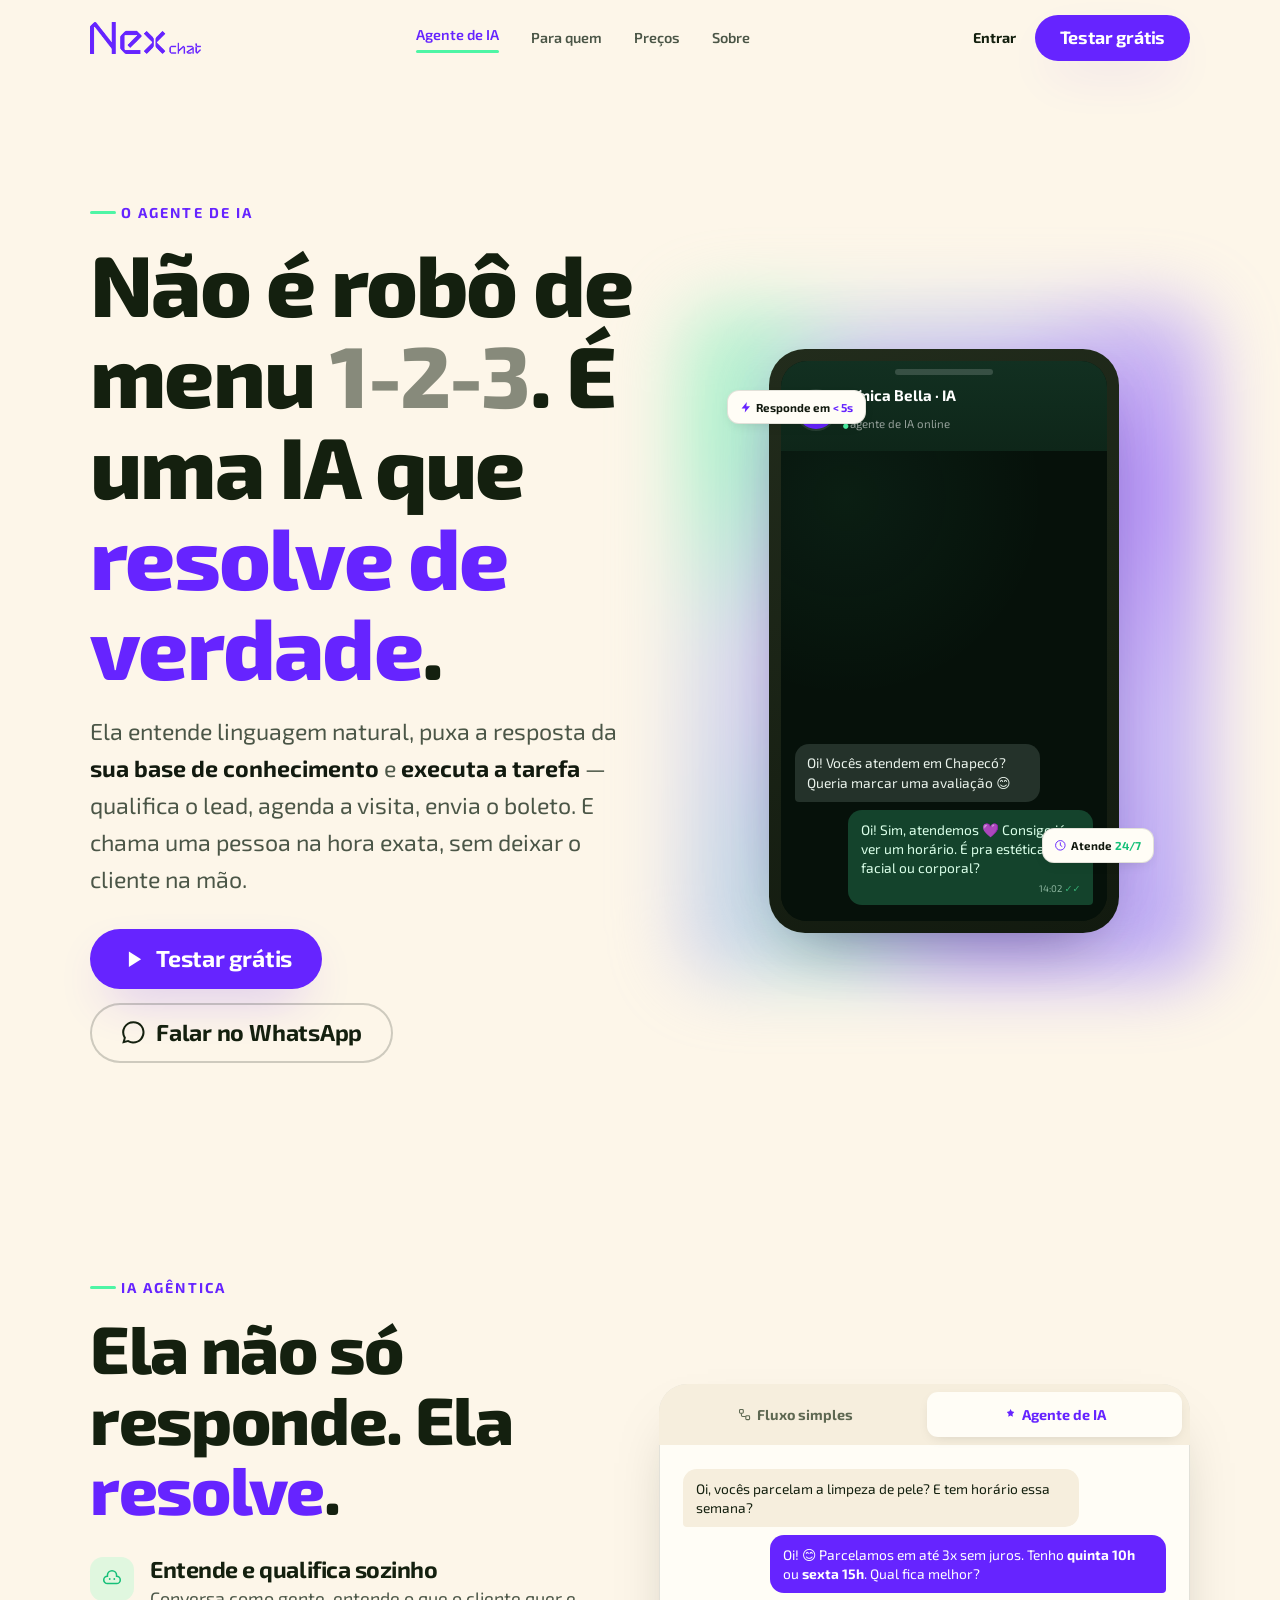
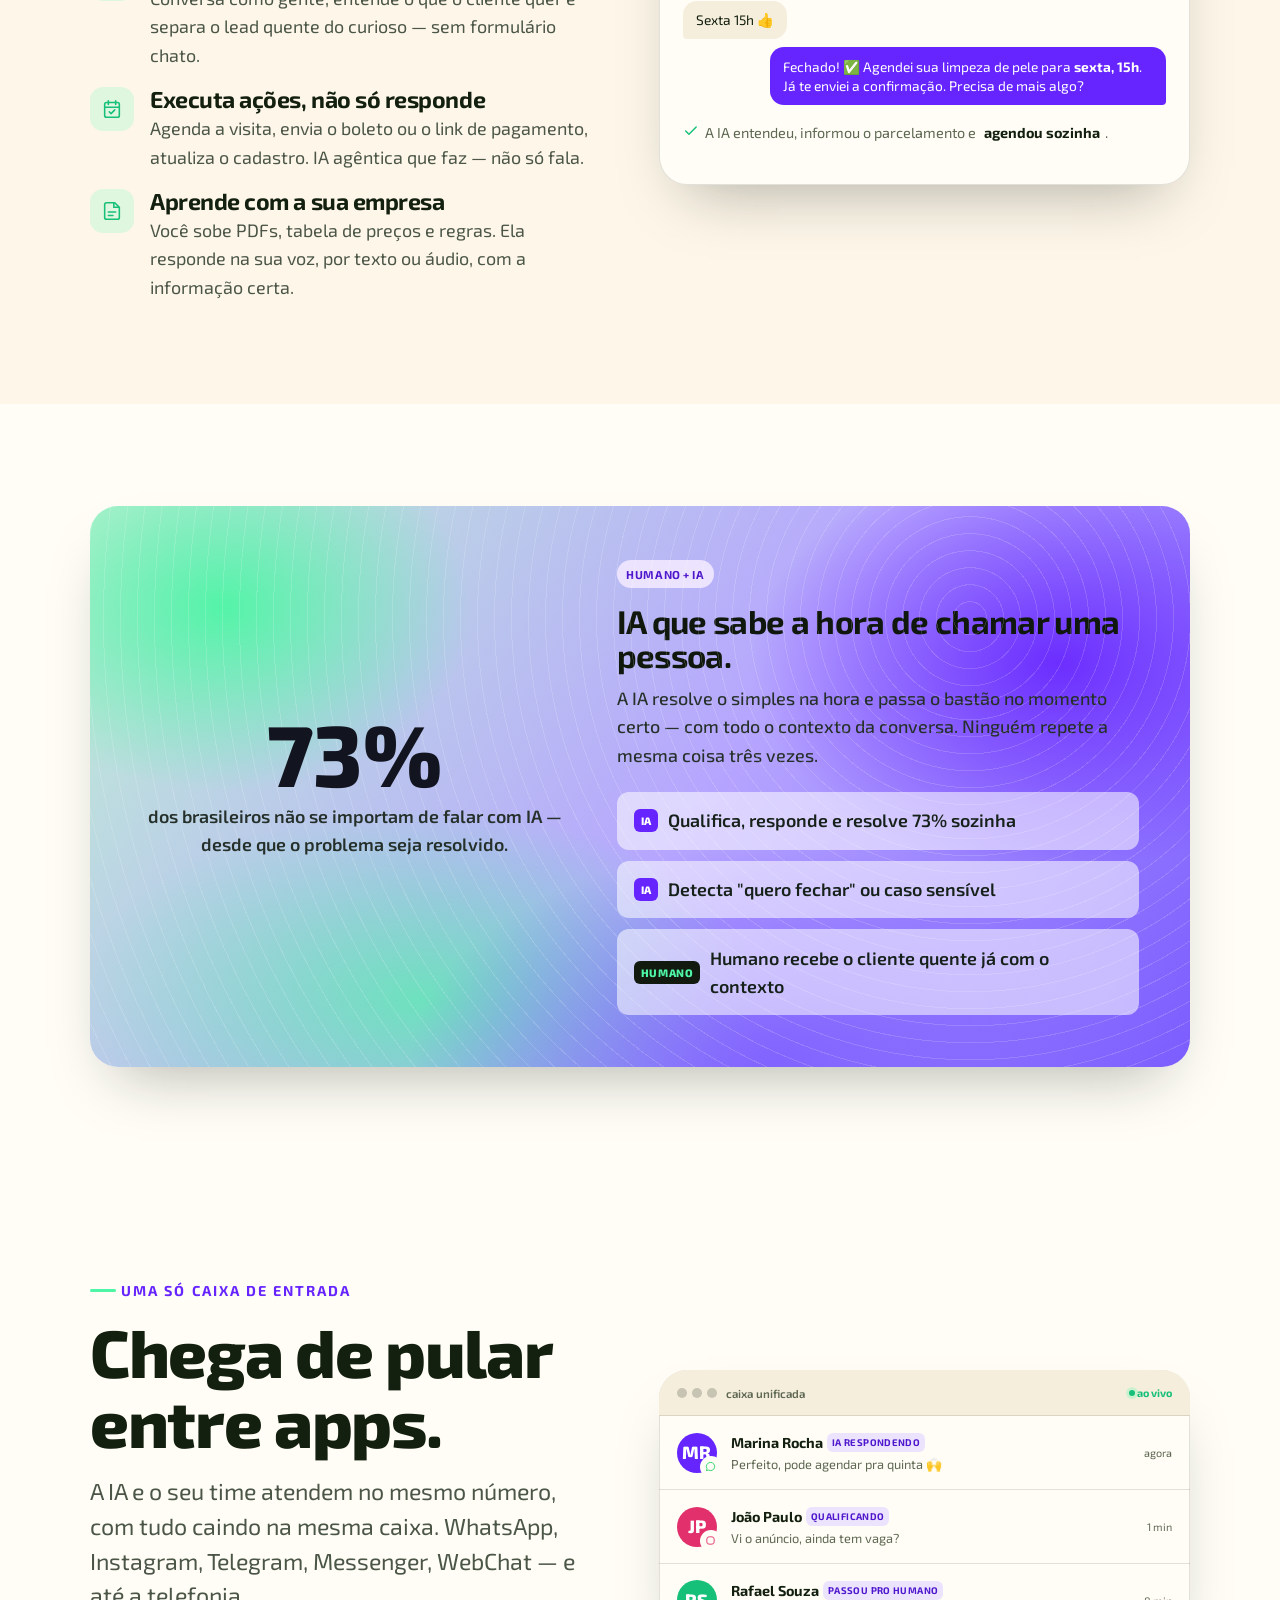
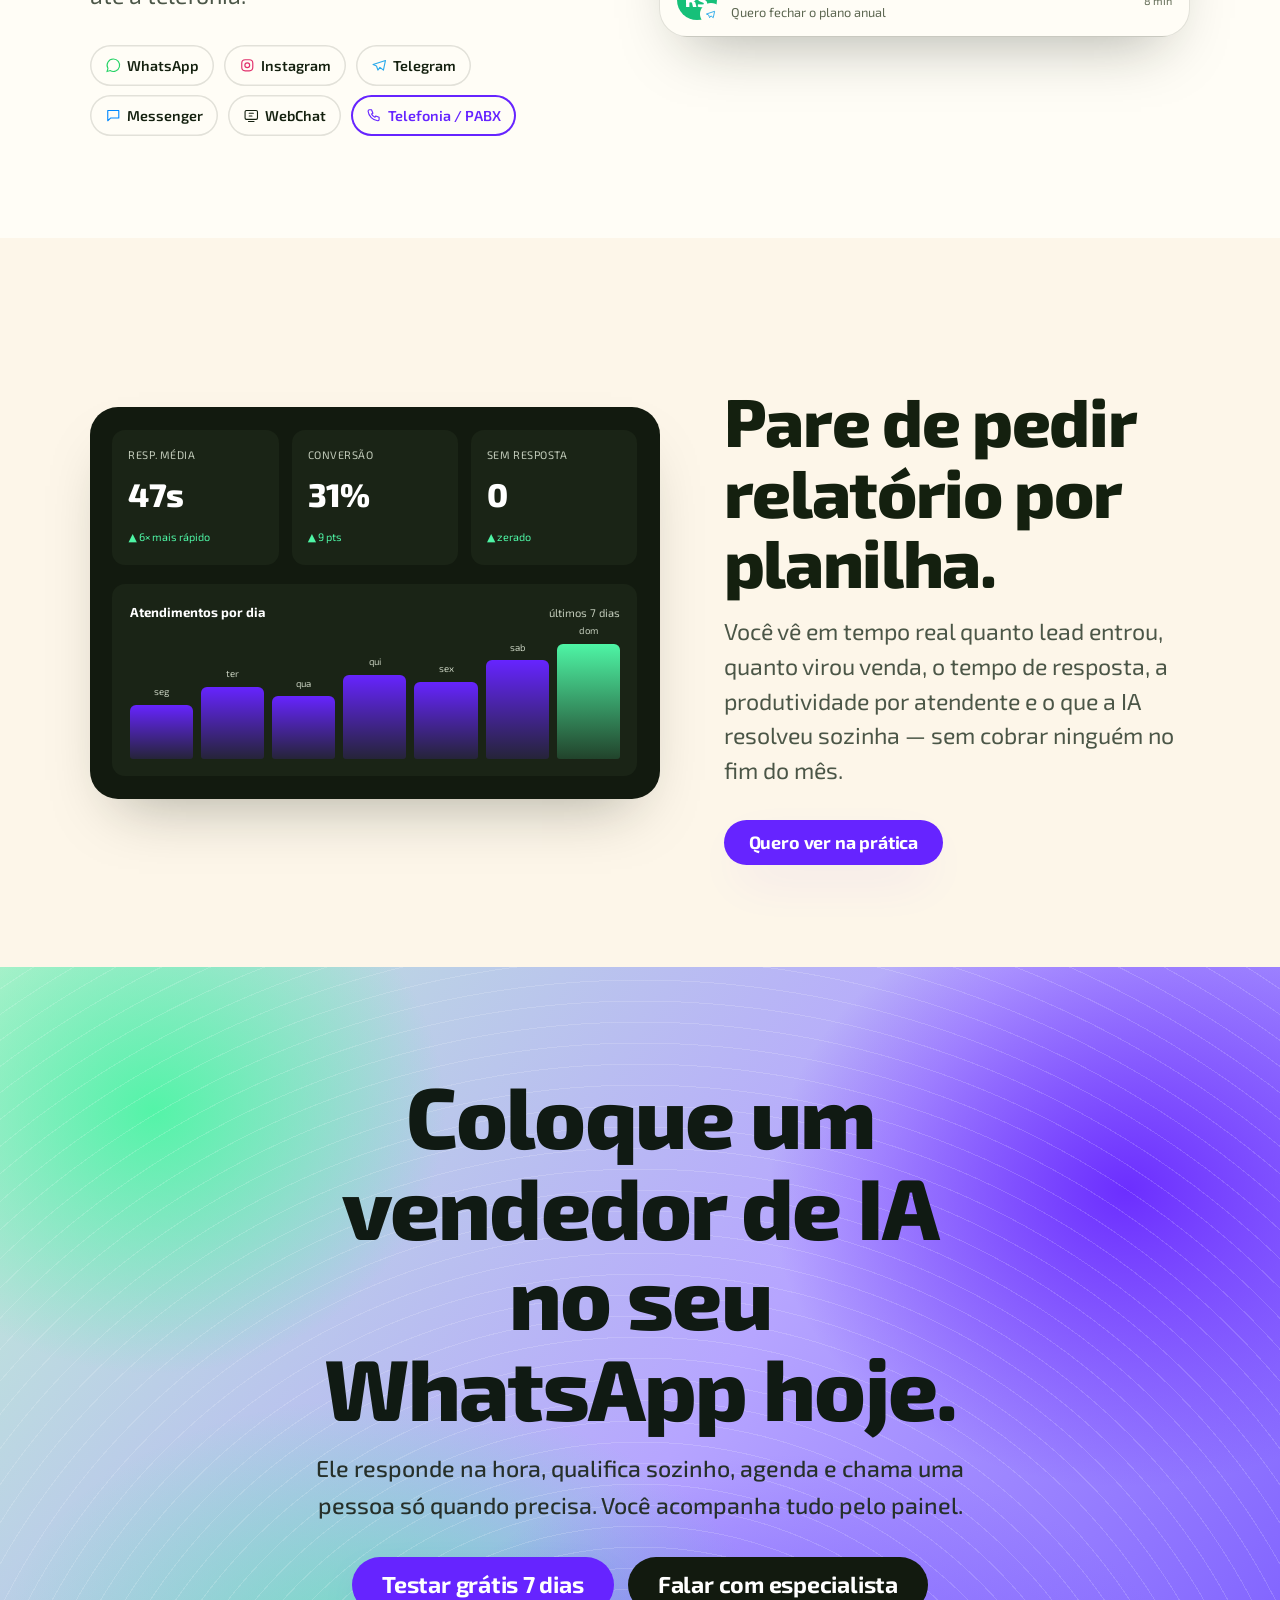
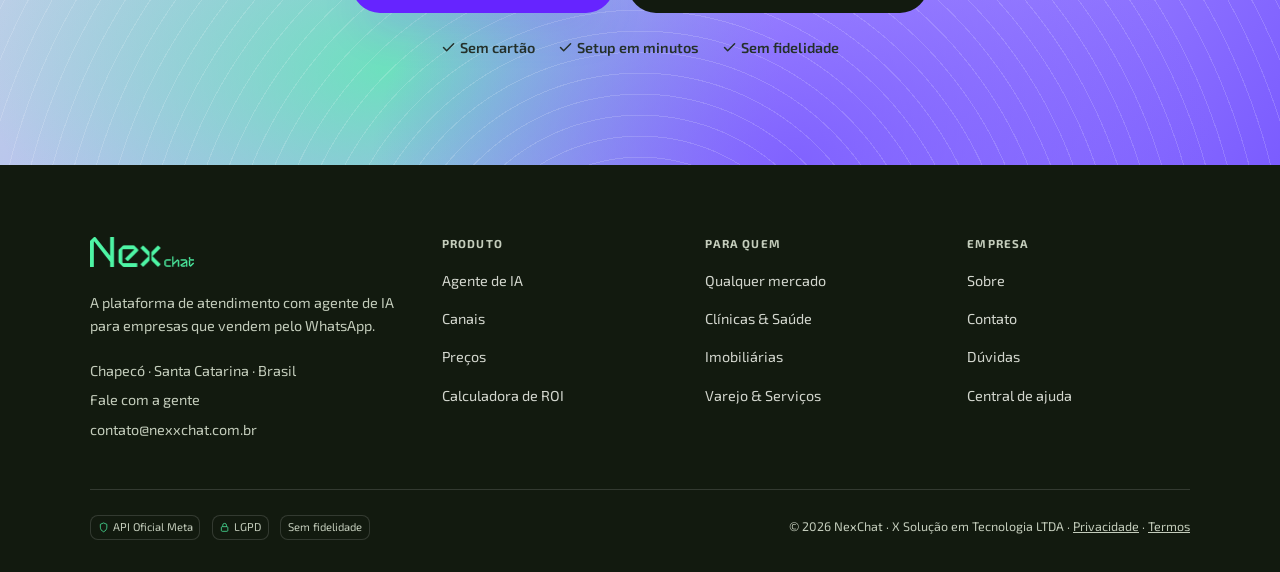
==== commit 4e9a663d: "QA visual + acessibilidade: contraste, headings (h1/ordem), aria em chats - Acessibilidade Lighthous" ====
--- a/agente-ia.html
+++ b/agente-ia.html
@@ -21,7 +21,7 @@
   <div class="container hero__inner">
     <div class="hero__copy">
       <span class="eyebrow" data-reveal>O agente de IA</span>
-      <h2 class="h2" data-reveal data-reveal-delay="1" style="margin:0.9rem 0 1.3rem">Não é robô de menu <span style="opacity:.5">1-2-3</span>. É uma IA que <span class="mark">resolve de verdade</span>.</h2>
+      <h1 class="h2" data-reveal data-reveal-delay="1" style="margin:0.9rem 0 1.3rem">Não é robô de menu <span style="opacity:.5">1-2-3</span>. É uma IA que <span class="mark">resolve de verdade</span>.</h1>
       <p class="hero__sub" data-reveal data-reveal-delay="2">Ela entende linguagem natural, puxa a resposta da <b>sua base de conhecimento</b> e <b>executa a tarefa</b> — qualifica o lead, agenda a visita, envia o boleto. E chama uma pessoa na hora exata, sem deixar o cliente na mão.</p>
       <div class="btn-row" data-reveal data-reveal-delay="3">
         <a href="precos.html" class="btn btn--primary btn--lg"><svg viewBox="0 0 24 24" fill="none"><path d="M8 5v14l11-7z" fill="currentColor"/></svg> Testar grátis</a>
@@ -40,7 +40,7 @@
             <span class="chat__avatar" aria-hidden="true"><svg viewBox="0 0 32 24" fill="none"><path d="M6 4l6 8-6 8M26 4l-6 8 6 8" stroke="currentColor" stroke-width="3" stroke-linecap="round" stroke-linejoin="round"/></svg></span>
             <span class="chat__peer"><strong>Clínica Bella · IA</strong><span>agente de IA online</span></span>
           </div>
-          <div class="chat__body" id="chatBody" aria-label="Demonstração do agente de IA conversando"></div>
+          <div class="chat__body" id="chatBody" role="img" aria-label="Demonstração do agente de IA conversando"></div>
           <div class="chat__result" id="chatResult" hidden><svg viewBox="0 0 24 24" fill="none"><path d="M20 6L9 17l-5-5" stroke="currentColor" stroke-width="2.4" stroke-linecap="round" stroke-linejoin="round"/></svg> Lead qualificado e agendado — sem humano <span class="t">38s</span></div>
         </div>
       </div>
@@ -55,9 +55,9 @@
       <span class="eyebrow" data-reveal>IA agêntica</span>
       <h2 class="h2" data-reveal data-reveal-delay="1" style="margin:0.9rem 0 0.5rem">Ela não só responde. Ela <span class="mark">resolve</span>.</h2>
       <div class="ai-points">
-        <div class="ai-point" data-reveal><span class="ai-point__ico"><svg viewBox="0 0 24 24" fill="none"><path d="M12 3a5 5 0 015 5v1a4 4 0 010 8H7a4 4 0 010-8V8a5 5 0 015-5z" stroke="currentColor" stroke-width="1.7"/><circle cx="9.5" cy="12" r="1" fill="currentColor"/><circle cx="14.5" cy="12" r="1" fill="currentColor"/></svg></span><div><h4>Entende e qualifica sozinho</h4><p>Conversa como gente, entende o que o cliente quer e separa o lead quente do curioso — sem formulário chato.</p></div></div>
-        <div class="ai-point" data-reveal data-reveal-delay="1"><span class="ai-point__ico"><svg viewBox="0 0 24 24" fill="none"><rect x="4" y="5" width="16" height="16" rx="2" stroke="currentColor" stroke-width="1.7"/><path d="M8 3v4M16 3v4M4 10h16" stroke="currentColor" stroke-width="1.7" stroke-linecap="round"/><path d="M9 15l2 2 4-4" stroke="currentColor" stroke-width="1.7" stroke-linecap="round" stroke-linejoin="round"/></svg></span><div><h4>Executa ações, não só responde</h4><p>Agenda a visita, envia o boleto ou o link de pagamento, atualiza o cadastro. IA agêntica que faz — não só fala.</p></div></div>
-        <div class="ai-point" data-reveal data-reveal-delay="2"><span class="ai-point__ico"><svg viewBox="0 0 24 24" fill="none"><path d="M4 5a2 2 0 012-2h9l5 5v11a2 2 0 01-2 2H6a2 2 0 01-2-2V5z" stroke="currentColor" stroke-width="1.7" stroke-linejoin="round"/><path d="M14 3v5h5M8 13h8M8 17h5" stroke="currentColor" stroke-width="1.7" stroke-linecap="round"/></svg></span><div><h4>Aprende com a sua empresa</h4><p>Você sobe PDFs, tabela de preços e regras. Ela responde na sua voz, por texto ou áudio, com a informação certa.</p></div></div>
+        <div class="ai-point" data-reveal><span class="ai-point__ico"><svg viewBox="0 0 24 24" fill="none"><path d="M12 3a5 5 0 015 5v1a4 4 0 010 8H7a4 4 0 010-8V8a5 5 0 015-5z" stroke="currentColor" stroke-width="1.7"/><circle cx="9.5" cy="12" r="1" fill="currentColor"/><circle cx="14.5" cy="12" r="1" fill="currentColor"/></svg></span><div><h3>Entende e qualifica sozinho</h3><p>Conversa como gente, entende o que o cliente quer e separa o lead quente do curioso — sem formulário chato.</p></div></div>
+        <div class="ai-point" data-reveal data-reveal-delay="1"><span class="ai-point__ico"><svg viewBox="0 0 24 24" fill="none"><rect x="4" y="5" width="16" height="16" rx="2" stroke="currentColor" stroke-width="1.7"/><path d="M8 3v4M16 3v4M4 10h16" stroke="currentColor" stroke-width="1.7" stroke-linecap="round"/><path d="M9 15l2 2 4-4" stroke="currentColor" stroke-width="1.7" stroke-linecap="round" stroke-linejoin="round"/></svg></span><div><h3>Executa ações, não só responde</h3><p>Agenda a visita, envia o boleto ou o link de pagamento, atualiza o cadastro. IA agêntica que faz — não só fala.</p></div></div>
+        <div class="ai-point" data-reveal data-reveal-delay="2"><span class="ai-point__ico"><svg viewBox="0 0 24 24" fill="none"><path d="M4 5a2 2 0 012-2h9l5 5v11a2 2 0 01-2 2H6a2 2 0 01-2-2V5z" stroke="currentColor" stroke-width="1.7" stroke-linejoin="round"/><path d="M14 3v5h5M8 13h8M8 17h5" stroke="currentColor" stroke-width="1.7" stroke-linecap="round"/></svg></span><div><h3>Aprende com a sua empresa</h3><p>Você sobe PDFs, tabela de preços e regras. Ela responde na sua voz, por texto ou áudio, com a informação certa.</p></div></div>
       </div>
     </div>
 
--- a/styles.css
+++ b/styles.css
@@ -32,7 +32,7 @@
   /* Texto sobre creme */
   --text: #14200f;
   --text-soft: #4b5647;
-  --text-dim: #7d8878;
+  --text-dim: #5e6852;
 
   /* Texto sobre escuro/violeta */
   --on-dark: #f4f7ef;
@@ -334,7 +334,7 @@
 .ai-point__ico { flex: none; width: 44px; height: 44px; border-radius: 13px; display: grid; place-items: center; background: rgba(78,245,165,0.16); color: var(--mint-700); }
 .section--dark .ai-point__ico { background: rgba(78,245,165,0.16); color: var(--mint); }
 .ai-point__ico svg { width: 22px; height: 22px; }
-.ai-point h4 { font-size: var(--step-1); margin-bottom: 0.15rem; }
+.ai-point h4, .ai-point h3 { font-size: var(--step-1); margin-bottom: 0.15rem; }
 .ai-point p { color: var(--text-soft); font-size: var(--step-0); }
 .section--dark .ai-point p { color: var(--on-dark-soft); }
 .ai-points { display: grid; gap: 1.1rem; margin-top: 2rem; }
@@ -421,7 +421,7 @@
 .seg__phone .phone__screen { height: 520px; }
 #segAvatar { font-weight: 800; font-size: 0.9rem; color: #fff; }
 .seg__info .pill { margin-bottom: 1rem; }
-.seg__info h3 { font-size: var(--step-2); margin-bottom: 0.6rem; }
+.seg__info h2 { font-size: var(--step-2); margin-bottom: 0.6rem; }
 .seg__info > p { color: var(--text-soft); font-size: var(--step-1); margin-bottom: 1.4rem; }
 .seg__info .check-list { margin-bottom: 1.7rem; }
 
@@ -467,7 +467,7 @@
 .toggle { display: inline-flex; align-items: center; gap: 0.5ch; margin: 0 auto 2.6rem; padding: 0.4rem; background: var(--cream-3); border-radius: 999px; box-shadow: inset 0 0 0 1px var(--line); }
 .toggle button { padding: 0.55rem 1.1rem; border-radius: 999px; font-weight: 700; font-size: var(--step--1); color: var(--text-soft); transition: 0.25s; }
 .toggle button.is-active { background: var(--ink); color: #fff; }
-.toggle .save { font-size: 0.68rem; color: var(--mint-700); font-weight: 800; }
+.toggle .save { font-size: 0.68rem; color: #0a5e37; font-weight: 800; }
 .plans { display: grid; gap: 1.2rem; align-items: start; }
 @media (min-width: 720px) { .plans { grid-template-columns: repeat(2, 1fr); } }
 @media (min-width: 1040px) { .plans { grid-template-columns: repeat(4, 1fr); } }
@@ -490,7 +490,7 @@
 .plan__features li.ai svg { color: var(--mint-700); }
 .meta-cost { max-width: 800px; margin: 2.4rem auto 0; padding: 1.4rem 1.6rem; border-radius: var(--radius); background: var(--violet-100); display: flex; gap: 1rem; align-items: flex-start; }
 .meta-cost svg { width: 1.5em; height: 1.5em; color: var(--violet); flex: none; }
-.meta-cost h4 { font-size: var(--step-0); margin-bottom: 0.2rem; } .meta-cost p { font-size: var(--step--1); color: var(--text-soft); }
+.meta-cost h2 { font-size: var(--step-0); margin-bottom: 0.2rem; } .meta-cost p { font-size: var(--step--1); color: var(--text-soft); }
 
 /* =====================================================================
    FAQ
@@ -543,7 +543,7 @@
 .footer__brand p { color: var(--on-dark-soft); font-size: var(--step--1); margin: 1rem 0 1.4rem; max-width: 34ch; }
 .footer__addr { font-size: var(--step--1); color: var(--on-dark-soft); display: grid; gap: 0.4rem; }
 .footer__addr a:hover { color: var(--mint); }
-.footer__col h5 { font-size: 0.72rem; text-transform: uppercase; letter-spacing: 0.1em; color: var(--on-dark-soft); margin-bottom: 1rem; font-weight: 700; }
+.footer__col h3 { font-size: 0.72rem; text-transform: uppercase; letter-spacing: 0.1em; color: var(--on-dark-soft); margin-bottom: 1rem; font-weight: 700; }
 .footer__col ul { display: grid; gap: 0.6rem; }
 .footer__col a { color: var(--on-dark); font-size: var(--step--1); opacity: 0.85; } .footer__col a:hover { color: var(--mint); opacity: 1; }
 .footer__bottom { margin-top: 3rem; padding-top: 1.6rem; box-shadow: inset 0 1px 0 var(--line-dark); display: flex; flex-wrap: wrap; gap: 1rem; justify-content: space-between; align-items: center; font-size: 0.78rem; color: var(--on-dark-soft); }
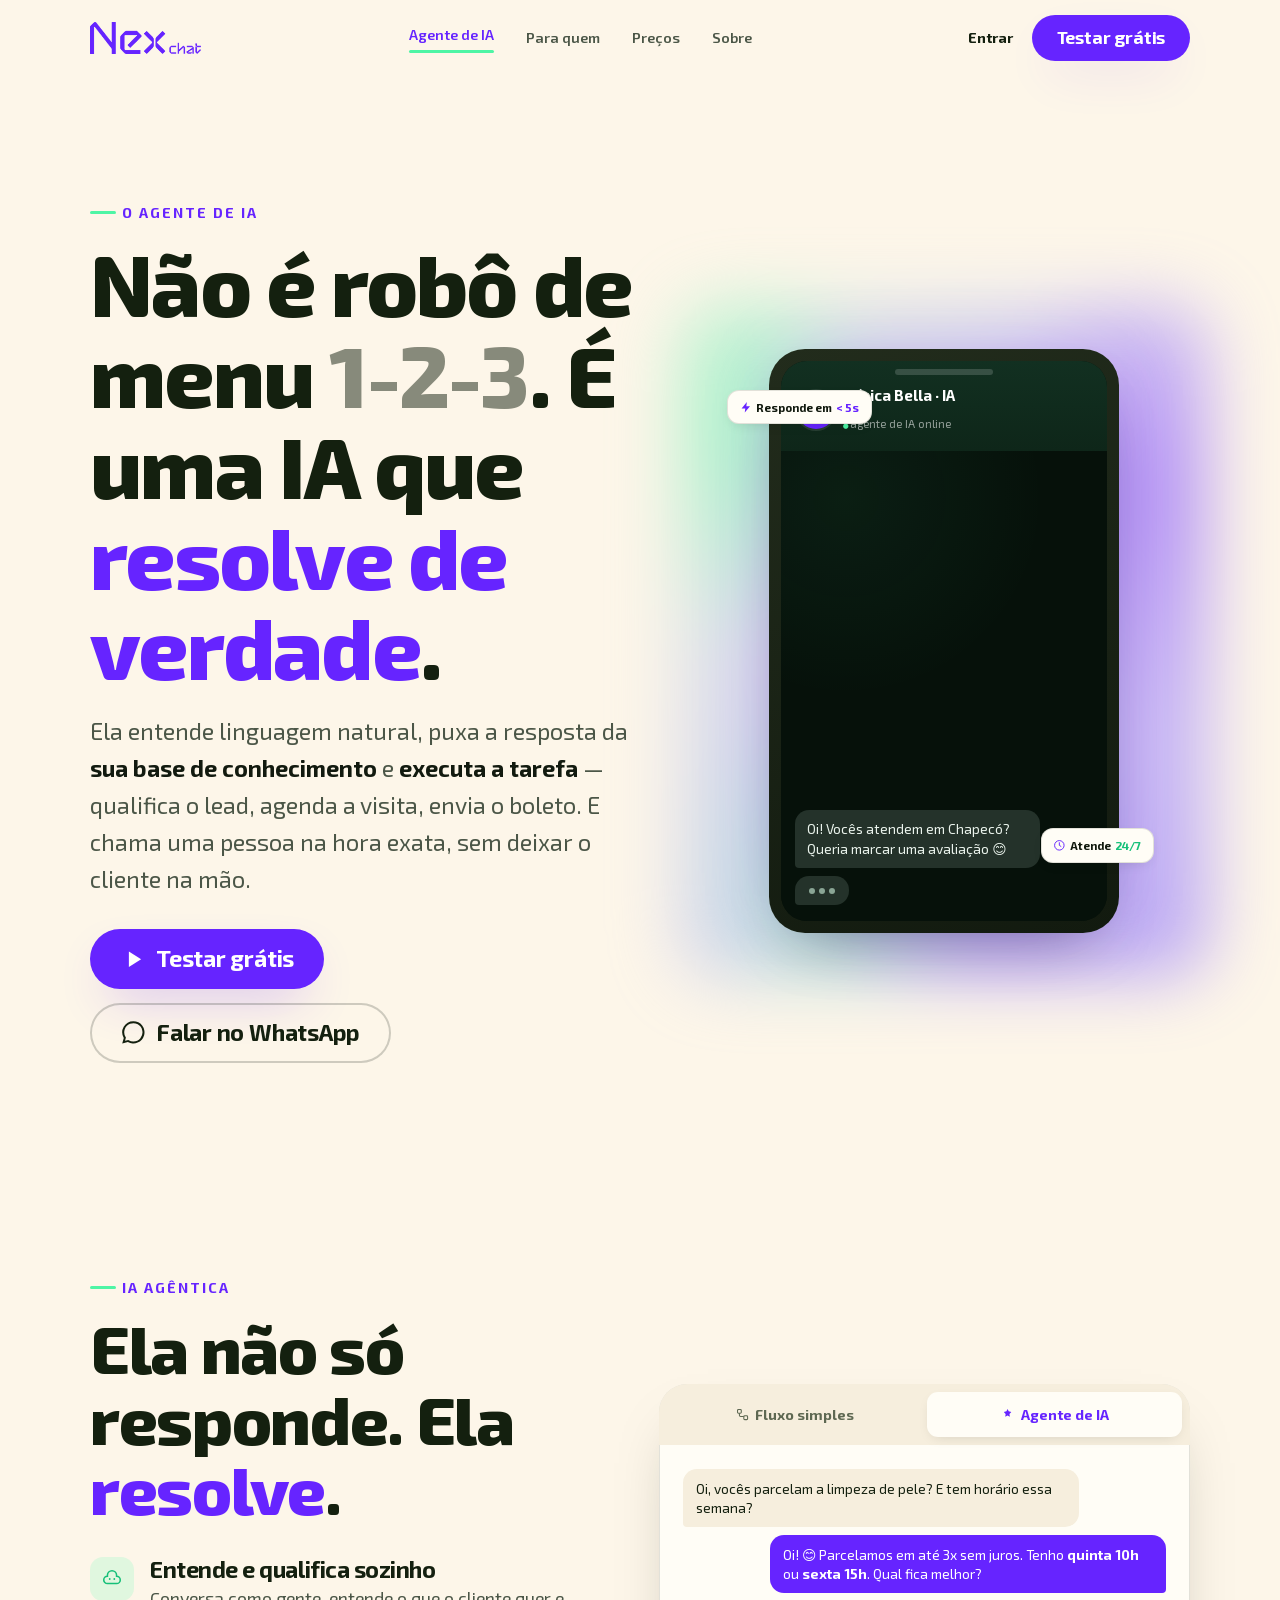
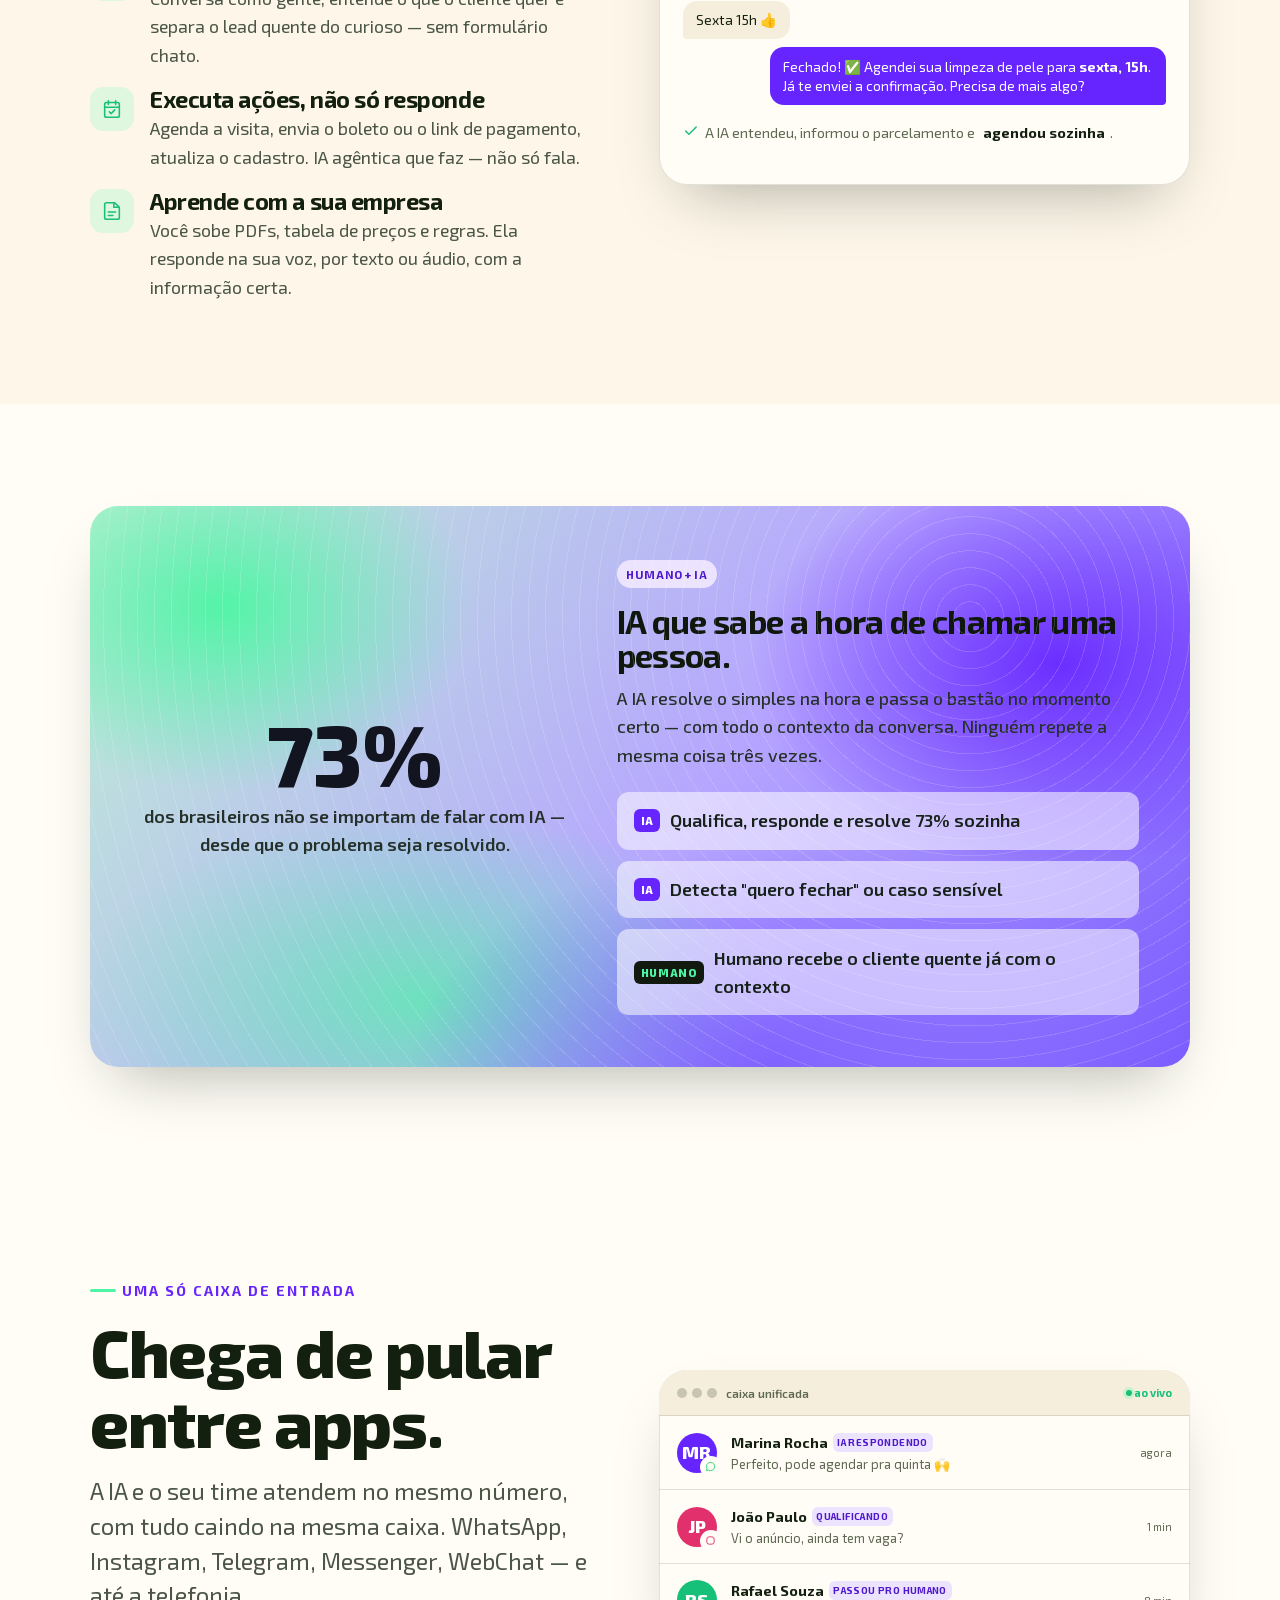
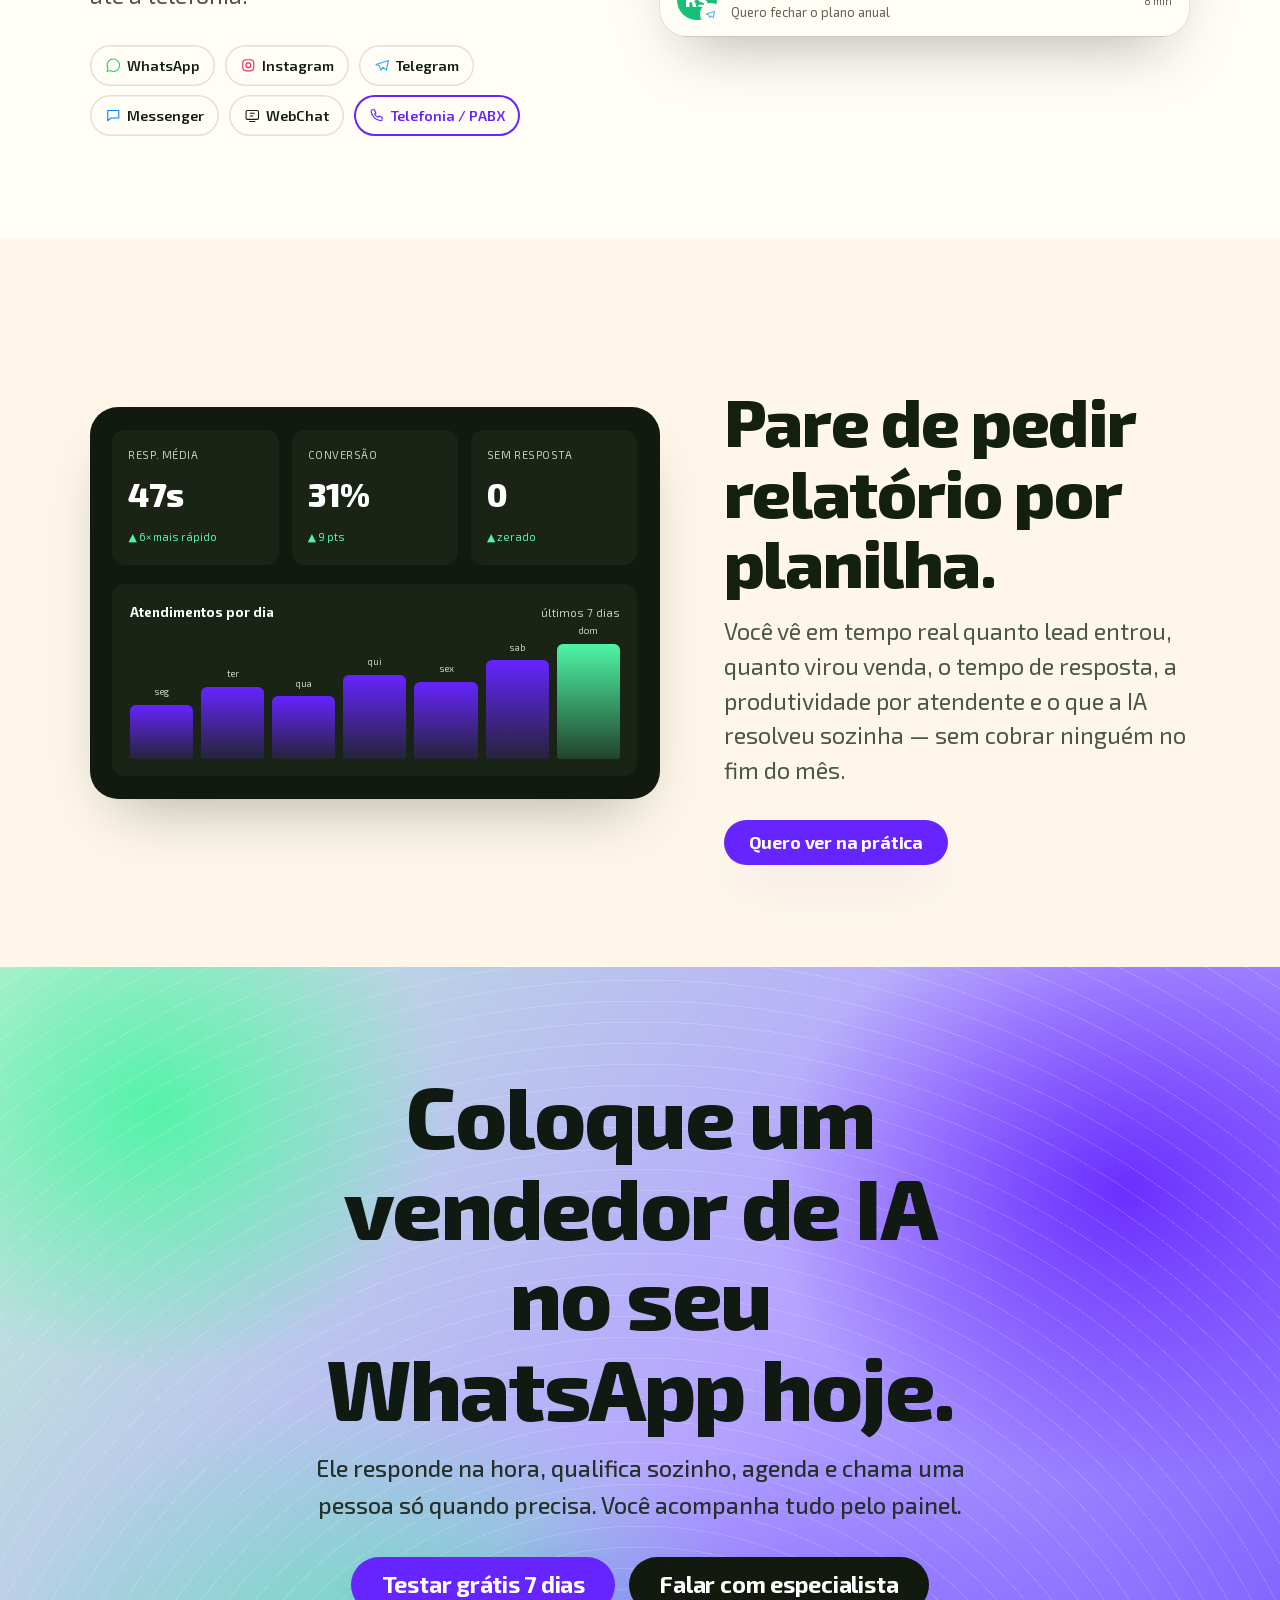
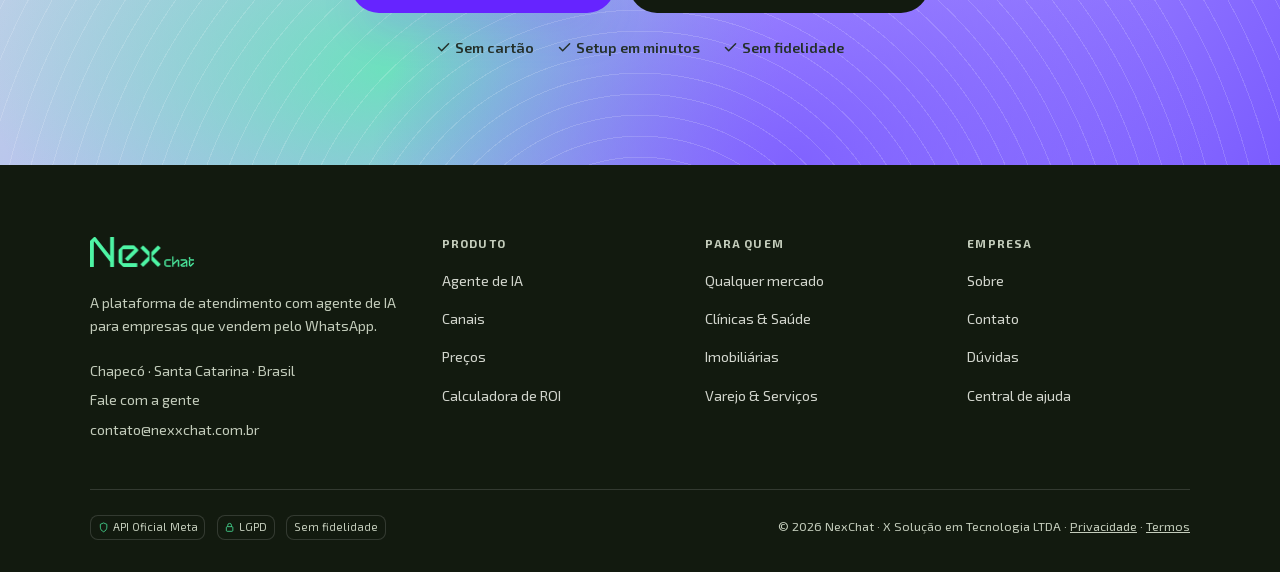
==== commit c761defc: "Performance + demo ao vivo na Home - Fonte Exo 2 auto-hospedada (woff2 local) + preload; remove Goog" ====
--- a/agente-ia.html
+++ b/agente-ia.html
@@ -6,9 +6,7 @@
 <title>Agente de IA da NexChat — atende, qualifica e vende no WhatsApp</title>
 <meta name="description" content="Não é robô de menu 1-2-3. O agente de IA da NexChat entende linguagem natural, puxa da sua base, executa ações (qualifica, agenda, envia boleto) e chama o humano na hora certa.">
 <meta name="theme-color" content="#fdf6e9">
-<link rel="preconnect" href="https://fonts.googleapis.com">
-<link rel="preconnect" href="https://fonts.gstatic.com" crossorigin>
-<link href="https://fonts.googleapis.com/css2?family=Exo+2:ital,wght@0,300;0,400;0,500;0,600;0,700;0,800;1,400;1,600&display=swap" rel="stylesheet">
+<link rel="preload" href="assets/fonts/exo2-latin.woff2" as="font" type="font/woff2" crossorigin>
 <link rel="stylesheet" href="styles.css">
 <link rel="icon" href="data:image/svg+xml,%3Csvg xmlns='http://www.w3.org/2000/svg' viewBox='0 0 32 32'%3E%3Crect width='32' height='32' rx='8' fill='%23fdf6e9'/%3E%3Cpath d='M7 7l6 9-6 9M25 7l-6 9 6 9' stroke='%236624ff' stroke-width='3.2' stroke-linecap='round' stroke-linejoin='round' fill='none'/%3E%3C/svg%3E">
 </head>
--- a/styles.css
+++ b/styles.css
@@ -1,3 +1,8 @@
+/* Fonte da marca (Exo 2) — auto-hospedada p/ performance */
+@font-face { font-family: 'Exo 2'; font-style: italic; font-weight: 300 800; font-display: swap; src: url('assets/fonts/exo2-italic.woff2') format('woff2'); unicode-range: U+0000-00FF, U+0131, U+0152-0153, U+02BB-02BC, U+02C6, U+02DA, U+02DC, U+0304, U+0308, U+0329, U+2000-206F, U+20AC, U+2122, U+2191, U+2193, U+2212, U+2215, U+FEFF, U+FFFD; }
+@font-face { font-family: 'Exo 2'; font-style: normal; font-weight: 300 800; font-display: swap; src: url('assets/fonts/exo2-latin-ext.woff2') format('woff2'); unicode-range: U+0100-02BA, U+02BD-02C5, U+02C7-02CC, U+02CE-02D7, U+02DD-02FF, U+0304, U+0308, U+0329, U+1D00-1DBF, U+1E00-1E9F, U+1EF2-1EFF, U+2020, U+20A0-20AB, U+20AD-20C0, U+2113, U+2C60-2C7F, U+A720-A7FF; }
+@font-face { font-family: 'Exo 2'; font-style: normal; font-weight: 300 800; font-display: swap; src: url('assets/fonts/exo2-latin.woff2') format('woff2'); unicode-range: U+0000-00FF, U+0131, U+0152-0153, U+02BB-02BC, U+02C6, U+02DA, U+02DC, U+0304, U+0308, U+0329, U+2000-206F, U+20AC, U+2122, U+2191, U+2193, U+2212, U+2215, U+FEFF, U+FFFD; }
+
 /* =====================================================================
    NexChat — Site (identidade oficial do Manual de Marca)
    Cores: roxo #6624FF · menta #4EF5A5 · amarelo #FCD24D · creme #FDF6E9 · ink #121A0F
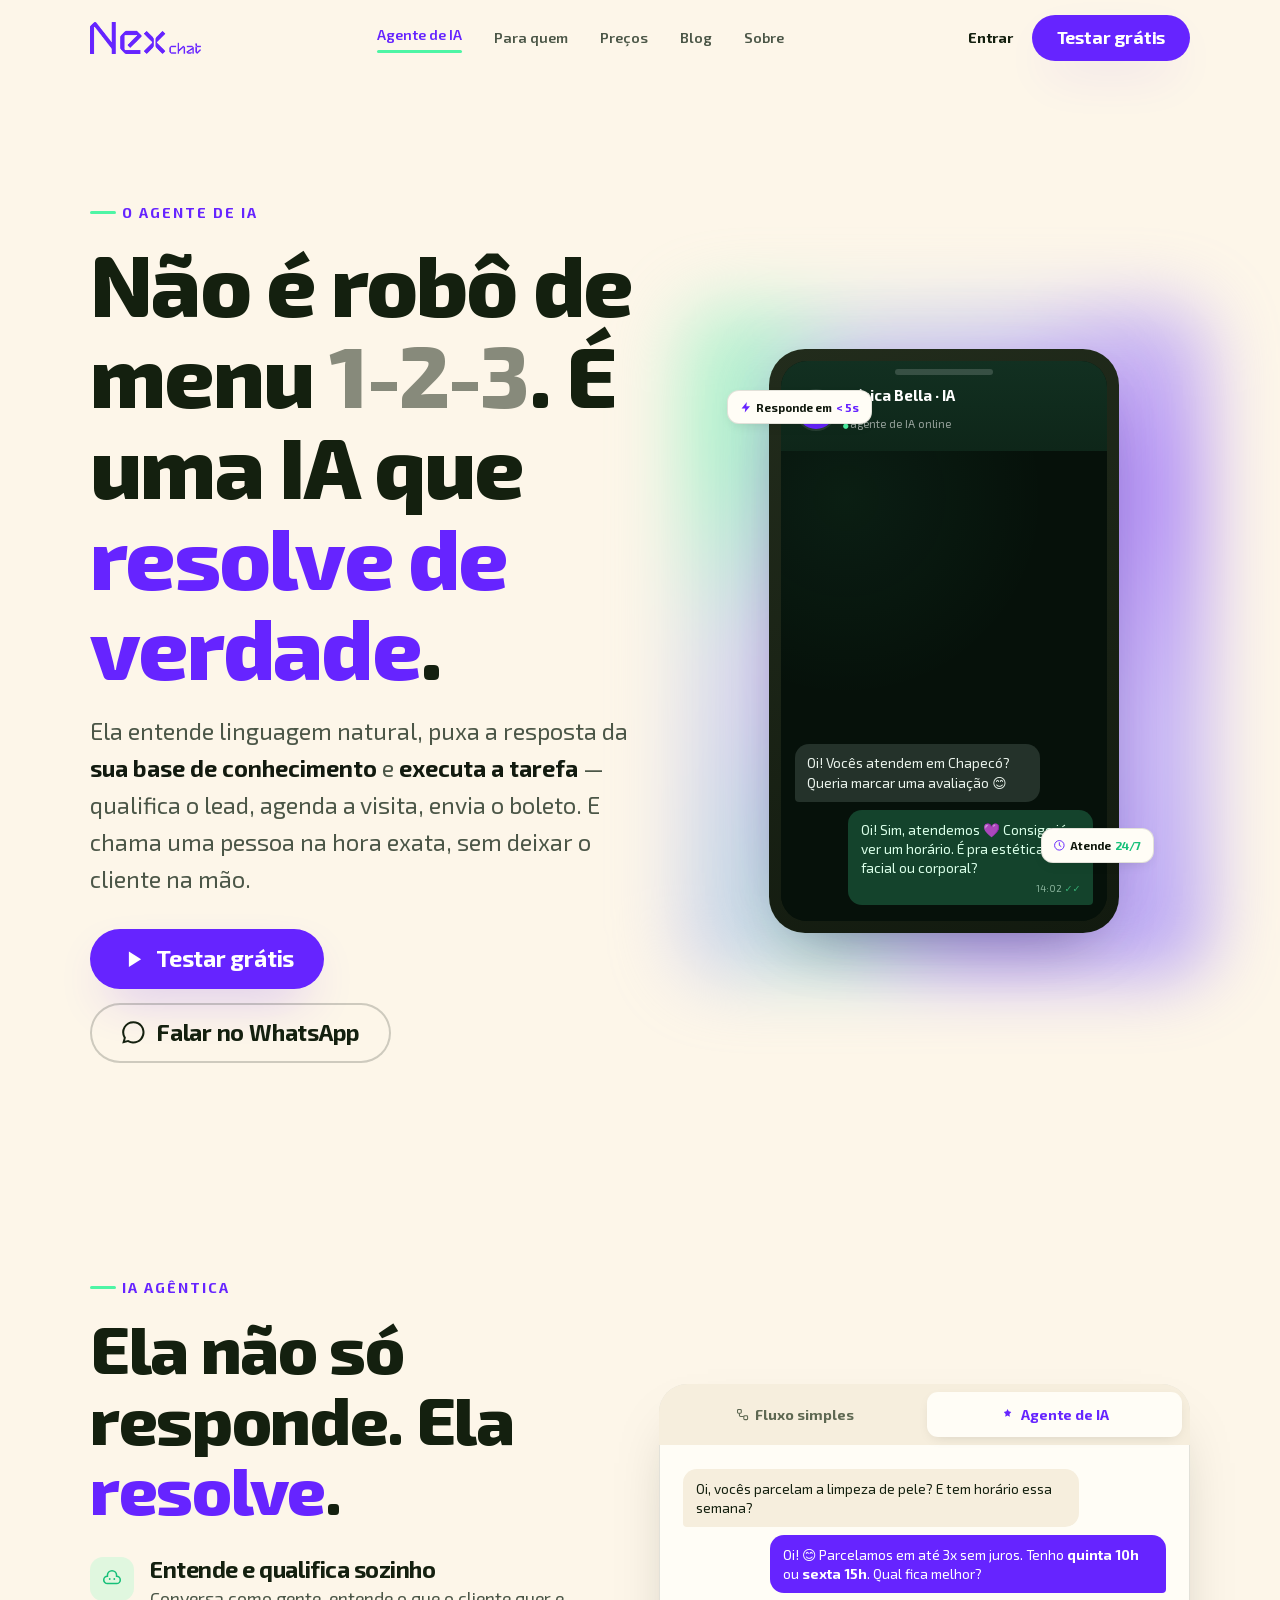
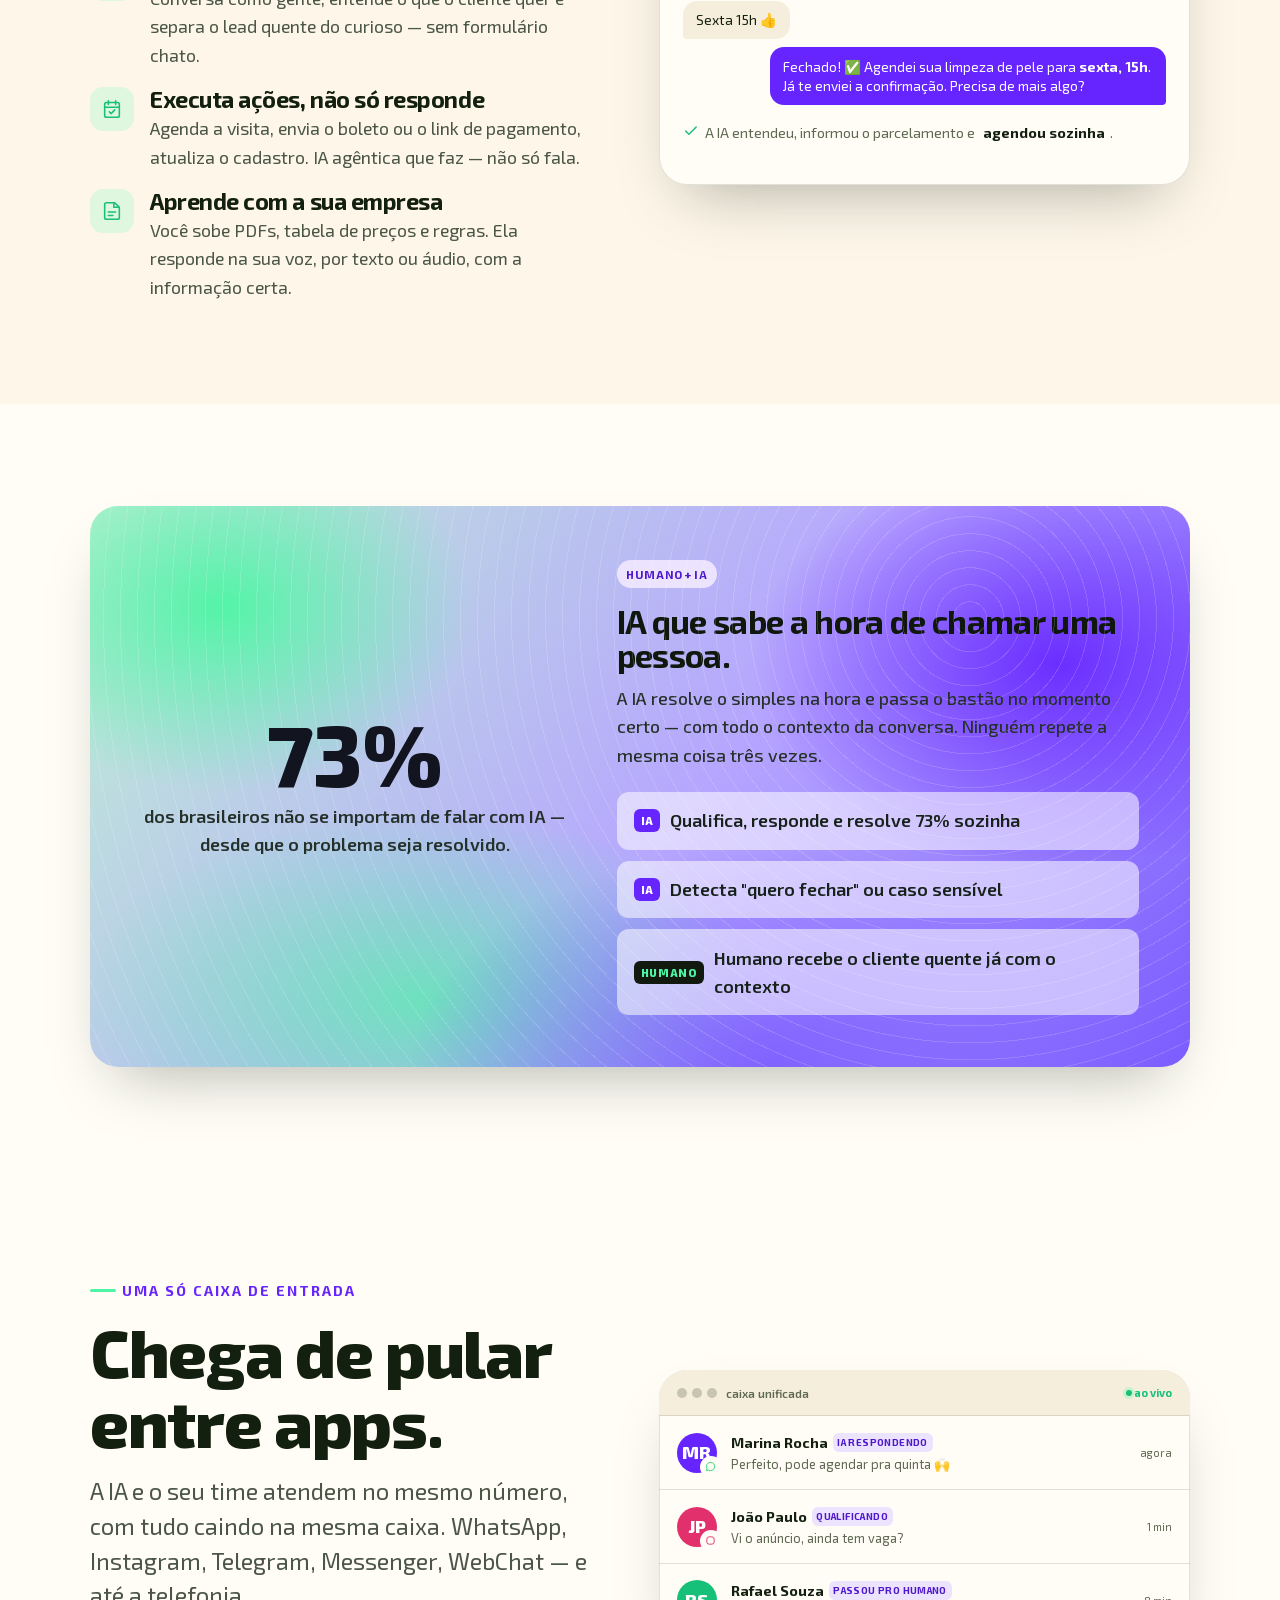
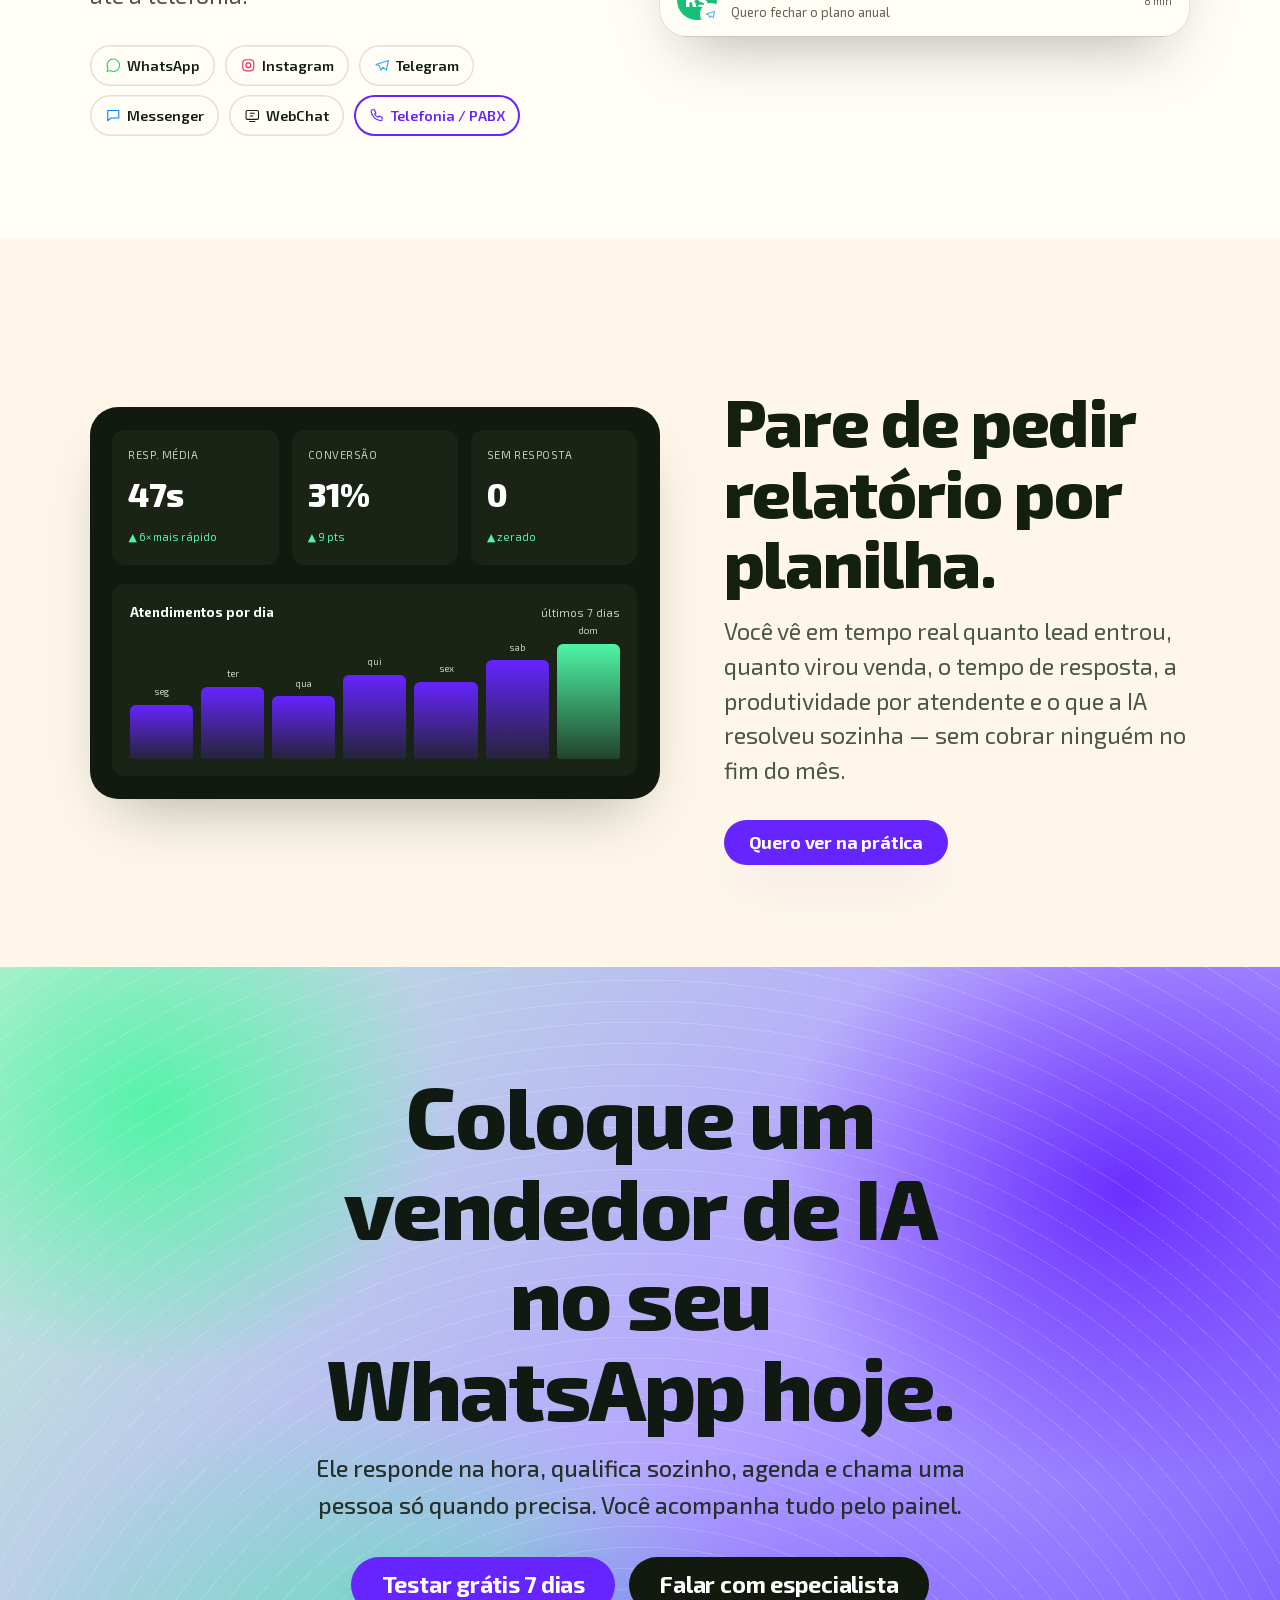
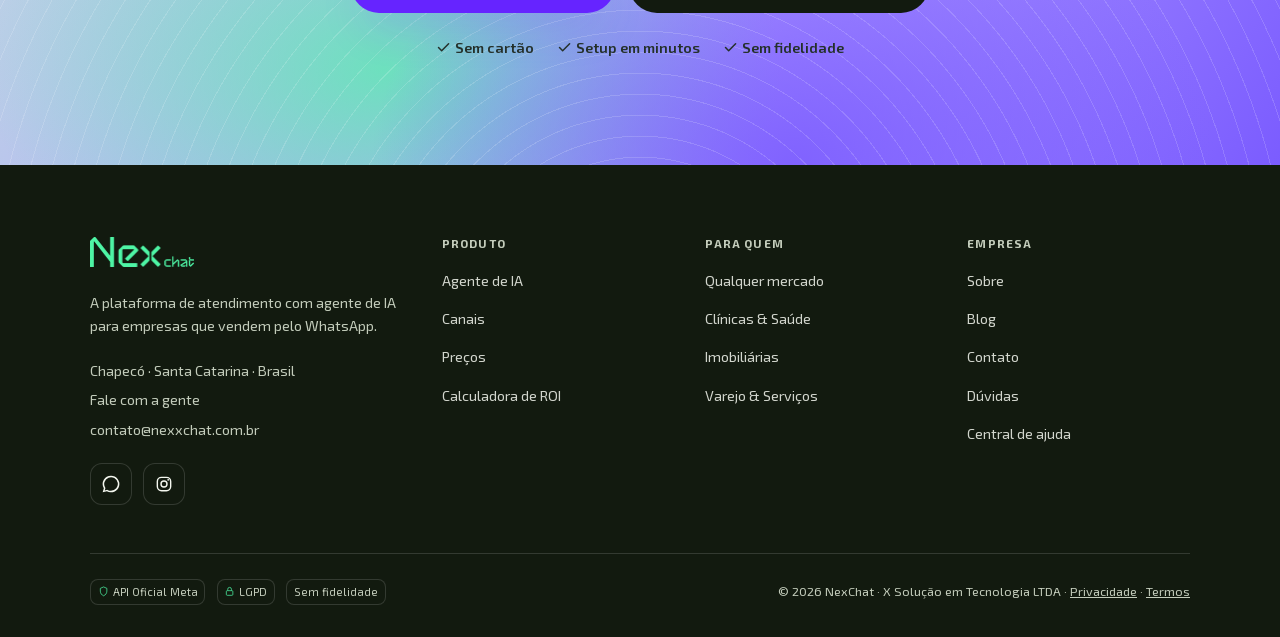
==== commit 973952de: "Redes sociais, calculadora, faixa de clientes, vídeos e blog - Redes sociais: WhatsApp (554933402091" ====
--- a/agente-ia.html
+++ b/agente-ia.html
@@ -23,7 +23,7 @@
       <p class="hero__sub" data-reveal data-reveal-delay="2">Ela entende linguagem natural, puxa a resposta da <b>sua base de conhecimento</b> e <b>executa a tarefa</b> — qualifica o lead, agenda a visita, envia o boleto. E chama uma pessoa na hora exata, sem deixar o cliente na mão.</p>
       <div class="btn-row" data-reveal data-reveal-delay="3">
         <a href="precos.html" class="btn btn--primary btn--lg"><svg viewBox="0 0 24 24" fill="none"><path d="M8 5v14l11-7z" fill="currentColor"/></svg> Testar grátis</a>
-        <a href="#" class="btn btn--ghost btn--lg"><svg viewBox="0 0 24 24" fill="currentColor"><path d="M12 2a10 10 0 00-8.6 15.06L2 22l5.06-1.33A10 10 0 1012 2zm0 18.2a8.2 8.2 0 01-4.18-1.15l-.3-.18-3 .79.8-2.92-.2-.31A8.2 8.2 0 1112 20.2z"/></svg> Falar no WhatsApp</a>
+        <a href="https://wa.me/554933402091?text=Ol%C3%A1%21%20Quero%20conhecer%20o%20agente%20de%20IA%20da%20NexChat%20e%20como%20ele%20atende%20no%20meu%20WhatsApp." class="btn btn--ghost btn--lg" target="_blank" rel="noopener"><svg viewBox="0 0 24 24" fill="currentColor"><path d="M12 2a10 10 0 00-8.6 15.06L2 22l5.06-1.33A10 10 0 1012 2zm0 18.2a8.2 8.2 0 01-4.18-1.15l-.3-.18-3 .79.8-2.92-.2-.31A8.2 8.2 0 1112 20.2z"/></svg> Falar no WhatsApp</a>
       </div>
     </div>
 
@@ -171,7 +171,7 @@
 
 </main>
 <div id="footer-root"></div>
-<div class="sticky-cta" id="stickyCta"><a href="#" class="btn btn--wa">Falar no WhatsApp</a><a href="precos.html" class="btn btn--primary">Testar grátis</a></div>
+<div class="sticky-cta" id="stickyCta"><a href="https://wa.me/554933402091?text=Ol%C3%A1%21%20Vim%20pelo%20site%20da%20NexChat%20e%20quero%20colocar%20a%20IA%20para%20vender%20no%20meu%20WhatsApp." class="btn btn--wa" target="_blank" rel="noopener">Falar no WhatsApp</a><a href="precos.html" class="btn btn--primary">Testar grátis</a></div>
 <script src="script.js"></script>
 </body>
 </html>
--- a/styles.css
+++ b/styles.css
@@ -433,8 +433,6 @@
 /* =====================================================================
    PROVA SOCIAL
    ===================================================================== */
-.logos { display: flex; flex-wrap: wrap; gap: 1.2rem 2.4rem; align-items: center; justify-content: center; margin-bottom: 3rem; }
-.logos .logo { font-weight: 800; font-size: 1.15rem; color: var(--text-dim); letter-spacing: -0.02em; }
 .testi { padding: 1.7rem; border-radius: var(--radius); background: var(--cream-2); box-shadow: inset 0 0 0 1px var(--line); display: flex; flex-direction: column; }
 .testi__stars { display: flex; gap: 2px; color: var(--yellow-700); margin-bottom: 0.9rem; } .testi__stars svg { width: 15px; height: 15px; }
 .testi__quote { color: var(--text); font-size: var(--step-0); flex: 1; }
@@ -548,6 +546,12 @@
 .footer__brand p { color: var(--on-dark-soft); font-size: var(--step--1); margin: 1rem 0 1.4rem; max-width: 34ch; }
 .footer__addr { font-size: var(--step--1); color: var(--on-dark-soft); display: grid; gap: 0.4rem; }
 .footer__addr a:hover { color: var(--mint); }
+.footer__social { display: flex; gap: 0.7rem; margin-top: 1.4rem; }
+.footer__soc { display: inline-flex; align-items: center; justify-content: center; width: 42px; height: 42px; border-radius: 12px; color: var(--on-dark); box-shadow: inset 0 0 0 1px var(--line-dark); transition: background 0.18s ease, color 0.18s ease, transform 0.18s ease; }
+.footer__soc svg { width: 20px; height: 20px; }
+.footer__soc:hover { color: #fff; transform: translateY(-2px); }
+.footer__soc--wa:hover { background: var(--wa); color: #04220f; }
+.footer__soc--ig:hover { background: linear-gradient(45deg, #f09433, #e6683c, #dc2743, #cc2366, #bc1888); }
 .footer__col h3 { font-size: 0.72rem; text-transform: uppercase; letter-spacing: 0.1em; color: var(--on-dark-soft); margin-bottom: 1rem; font-weight: 700; }
 .footer__col ul { display: grid; gap: 0.6rem; }
 .footer__col a { color: var(--on-dark); font-size: var(--step--1); opacity: 0.85; } .footer__col a:hover { color: var(--mint); opacity: 1; }
@@ -600,3 +604,105 @@
 .divider-word { display: flex; align-items: center; gap: 1rem; color: var(--text-dim); font-size: var(--step--1); font-weight: 600; }
 .divider-word::before, .divider-word::after { content: ""; height: 1px; flex: 1; background: var(--line); }
 .mt-1 { margin-top: 1rem; } .mt-2 { margin-top: 2rem; }
+
+/* =====================================================================
+   MARQUEE (faixa de clientes)
+   ===================================================================== */
+.marquee { overflow: hidden; margin-bottom: 3rem; position: relative;
+  -webkit-mask-image: linear-gradient(90deg, transparent, #000 7%, #000 93%, transparent);
+  mask-image: linear-gradient(90deg, transparent, #000 7%, #000 93%, transparent); }
+.marquee__track { display: flex; align-items: center; gap: 2.4rem; width: max-content; padding-block: 0.4rem;
+  animation: marquee-x 40s linear infinite; will-change: transform; }
+.marquee:hover .marquee__track { animation-play-state: paused; }
+.marquee .logo { white-space: nowrap; font-weight: 800; font-size: 1.15rem; color: var(--text-dim); letter-spacing: -0.02em; }
+.marquee .logo--mark { color: var(--violet); }
+@keyframes marquee-x { from { transform: translateX(-50%); } to { transform: translateX(0); } }
+@media (prefers-reduced-motion: reduce) {
+  .marquee { -webkit-mask-image: none; mask-image: none; }
+  .marquee__track { animation: none; flex-wrap: wrap; justify-content: center; width: auto; }
+}
+
+/* =====================================================================
+   DEPOIMENTOS EM VÍDEO
+   ===================================================================== */
+.vtesti-grid { display: grid; gap: 1.2rem; grid-template-columns: 1fr; }
+@media (min-width: 760px) { .vtesti-grid { grid-template-columns: repeat(3, 1fr); } }
+.vtesti { display: flex; flex-direction: column; text-align: left; padding: 0; border: 0; font: inherit; color: inherit;
+  background: var(--cream-2); border-radius: var(--radius); box-shadow: inset 0 0 0 1px var(--line); overflow: hidden; cursor: pointer;
+  transition: transform 0.3s var(--ease), box-shadow 0.3s; }
+.vtesti:hover { transform: translateY(-4px); box-shadow: var(--shadow-2), inset 0 0 0 1px var(--line); }
+.vtesti:focus-visible { outline: 3px solid var(--violet); outline-offset: 2px; }
+.vtesti__media { position: relative; aspect-ratio: 16 / 10; background: var(--vt, var(--mesh)); display: grid; place-items: center; }
+.vtesti__media::after { content: ""; position: absolute; inset: 0; background: radial-gradient(60% 60% at 50% 45%, transparent, rgba(10,14,8,0.28)); }
+.vtesti__play { position: relative; z-index: 1; width: 64px; height: 64px; border-radius: 50%; background: rgba(255,255,255,0.94);
+  display: grid; place-items: center; box-shadow: 0 12px 30px -8px rgba(10,14,8,0.55); transition: transform 0.2s var(--ease); }
+.vtesti:hover .vtesti__play { transform: scale(1.09); }
+.vtesti__play svg { width: 26px; height: 26px; color: var(--violet); margin-left: 3px; }
+.vtesti__dur { position: absolute; z-index: 1; right: 10px; bottom: 10px; background: rgba(18,26,15,0.74); color: #fff;
+  font-size: 0.72rem; font-weight: 700; padding: 0.18em 0.55em; border-radius: 6px; letter-spacing: 0.02em; }
+.vtesti__body { padding: 1.3rem 1.4rem 1.5rem; display: flex; flex-direction: column; gap: 1rem; flex: 1; }
+.vtesti__quote { font-size: var(--step-0); color: var(--text); font-weight: 600; flex: 1; }
+.vtesti__who { display: flex; align-items: center; gap: 0.7ch; }
+.vtesti__ava { width: 38px; height: 38px; border-radius: 50%; background: var(--violet); color: #fff; display: grid; place-items: center;
+  font-weight: 800; font-size: 0.85rem; flex: none; }
+.vtesti__meta { font-size: 0.82rem; color: var(--text-dim); } .vtesti__meta b { color: var(--text); font-weight: 700; }
+
+/* Lightbox de vídeo */
+.vmodal { position: fixed; inset: 0; z-index: 200; display: flex; align-items: center; justify-content: center; padding: var(--gutter);
+  background: rgba(8,12,6,0.84); backdrop-filter: blur(6px); opacity: 0; visibility: hidden; transition: opacity 0.25s var(--ease); }
+.vmodal.is-open { opacity: 1; visibility: visible; }
+.vmodal__box { width: min(940px, 100%); }
+.vmodal__frame { position: relative; aspect-ratio: 16 / 9; border-radius: var(--radius); overflow: hidden; background: #000; box-shadow: var(--shadow-2); }
+.vmodal__frame iframe { position: absolute; inset: 0; width: 100%; height: 100%; border: 0; }
+.vmodal__ph { position: absolute; inset: 0; display: grid; place-items: center; text-align: center; color: var(--on-dark); background: var(--ink); padding: 2rem; }
+.vmodal__ph code { background: rgba(255,255,255,0.12); padding: 0.1em 0.4em; border-radius: 5px; font-size: 0.9em; }
+.vmodal__close { position: absolute; top: max(1rem, env(safe-area-inset-top)); right: max(1rem, env(safe-area-inset-right)); z-index: 1;
+  width: 46px; height: 46px; border-radius: 50%; border: 0; cursor: pointer; background: rgba(255,255,255,0.14); color: #fff;
+  font-size: 1.7rem; line-height: 1; display: grid; place-items: center; transition: background 0.2s; }
+.vmodal__close:hover { background: rgba(255,255,255,0.28); }
+
+/* =====================================================================
+   BLOG
+   ===================================================================== */
+.blog-grid { display: grid; gap: 1.4rem; grid-template-columns: 1fr; }
+@media (min-width: 680px) { .blog-grid { grid-template-columns: repeat(2, 1fr); } }
+@media (min-width: 980px) { .blog-grid { grid-template-columns: repeat(3, 1fr); } }
+.post { display: flex; flex-direction: column; background: var(--cream-2); border-radius: var(--radius); overflow: hidden;
+  box-shadow: inset 0 0 0 1px var(--line); transition: transform 0.3s var(--ease), box-shadow 0.3s; }
+.post:hover { transform: translateY(-4px); box-shadow: var(--shadow-2), inset 0 0 0 1px var(--line); }
+.post__media { position: relative; aspect-ratio: 16 / 9; background: var(--vt, var(--mesh)); display: block; }
+.post__cat { position: absolute; left: 12px; top: 12px; background: var(--cream-2); color: var(--violet-700); font-size: 0.66rem;
+  text-transform: uppercase; letter-spacing: 0.06em; font-weight: 800; padding: 0.35em 0.7em; border-radius: 999px; }
+.post__body { padding: 1.3rem 1.4rem 1.5rem; display: flex; flex-direction: column; gap: 0.7rem; flex: 1; }
+.post__meta { font-size: 0.74rem; color: var(--text-dim); font-weight: 600; text-transform: uppercase; letter-spacing: 0.04em; }
+.post__title { font-size: var(--step-1); line-height: 1.2; letter-spacing: -0.01em; }
+.post__title a { color: var(--text); } .post__title a:hover { color: var(--violet); }
+.post__excerpt { color: var(--text-soft); font-size: var(--step--1); flex: 1; }
+.post__more { color: var(--violet); font-weight: 700; font-size: var(--step--1); margin-top: 0.3rem; }
+.post__more:hover { color: var(--violet-700); }
+/* Post em destaque */
+.post--feature { margin-bottom: 1.4rem; }
+@media (min-width: 820px) { .post--feature { display: grid; grid-template-columns: 1.15fr 1fr; align-items: stretch; } }
+@media (min-width: 820px) { .post--feature .post__media { aspect-ratio: auto; height: 100%; min-height: 300px; } }
+.post--feature .post__body { padding: clamp(1.6rem, 3vw, 2.6rem); gap: 0.9rem; justify-content: center; }
+.post--feature .post__title { font-size: var(--step-2); }
+.post--feature .post__excerpt { font-size: var(--step-0); }
+
+/* Artigo (blog-post) */
+.article { max-width: 760px; margin-inline: auto; }
+.article__cover { aspect-ratio: 16 / 7; border-radius: var(--radius-lg); background: var(--vt, var(--mesh)); margin-bottom: clamp(1.6rem, 4vw, 2.6rem);
+  box-shadow: var(--shadow-2); }
+.article__meta { display: flex; flex-wrap: wrap; align-items: center; gap: 0.6ch 1rem; color: var(--text-dim); font-size: var(--step--1); font-weight: 600; margin-bottom: 1rem; }
+.article__author { display: flex; align-items: center; gap: 0.7ch; }
+.article__author .vtesti__ava { width: 34px; height: 34px; font-size: 0.78rem; }
+.prose { color: var(--text-soft); font-size: var(--step-0); line-height: 1.72; }
+.prose > * + * { margin-top: 1.2rem; }
+.prose h2 { color: var(--text); font-size: var(--step-2); line-height: 1.2; margin-top: 2.4rem; letter-spacing: -0.01em; }
+.prose h3 { color: var(--text); font-size: var(--step-1); margin-top: 1.8rem; }
+.prose strong { color: var(--text); }
+.prose a { color: var(--violet); text-decoration: underline; text-underline-offset: 2px; }
+.prose ul { padding-left: 1.2rem; display: grid; gap: 0.5rem; list-style: disc; }
+.prose blockquote { border-left: 3px solid var(--violet); background: var(--cream-2); padding: 1rem 1.3rem; border-radius: 0 var(--radius-sm) var(--radius-sm) 0;
+  color: var(--text); font-size: var(--step-1); font-style: italic; box-shadow: inset 0 0 0 1px var(--line); }
+.article__share { display: flex; flex-wrap: wrap; align-items: center; gap: 0.8rem; margin: 2.4rem 0; padding-top: 1.6rem; box-shadow: inset 0 1px 0 var(--line); }
+.article__share span { font-weight: 700; color: var(--text); font-size: var(--step--1); }
